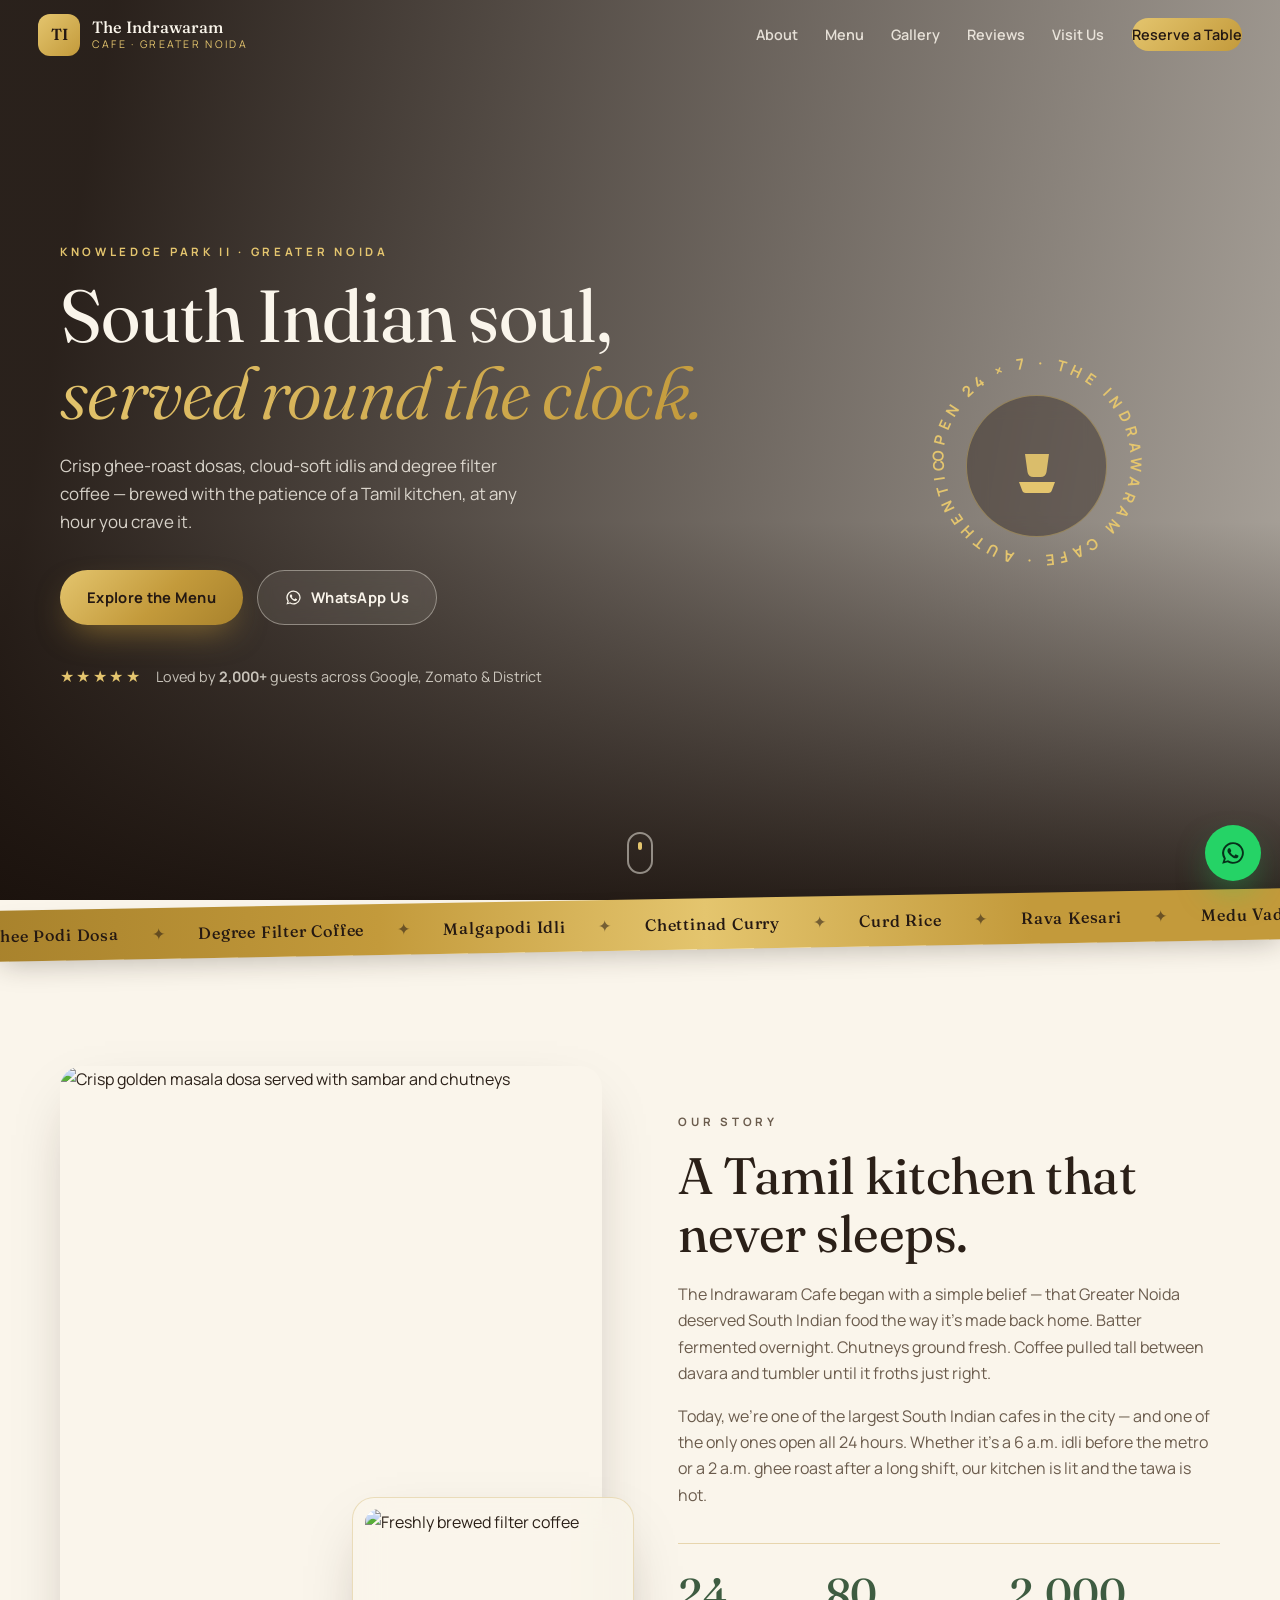
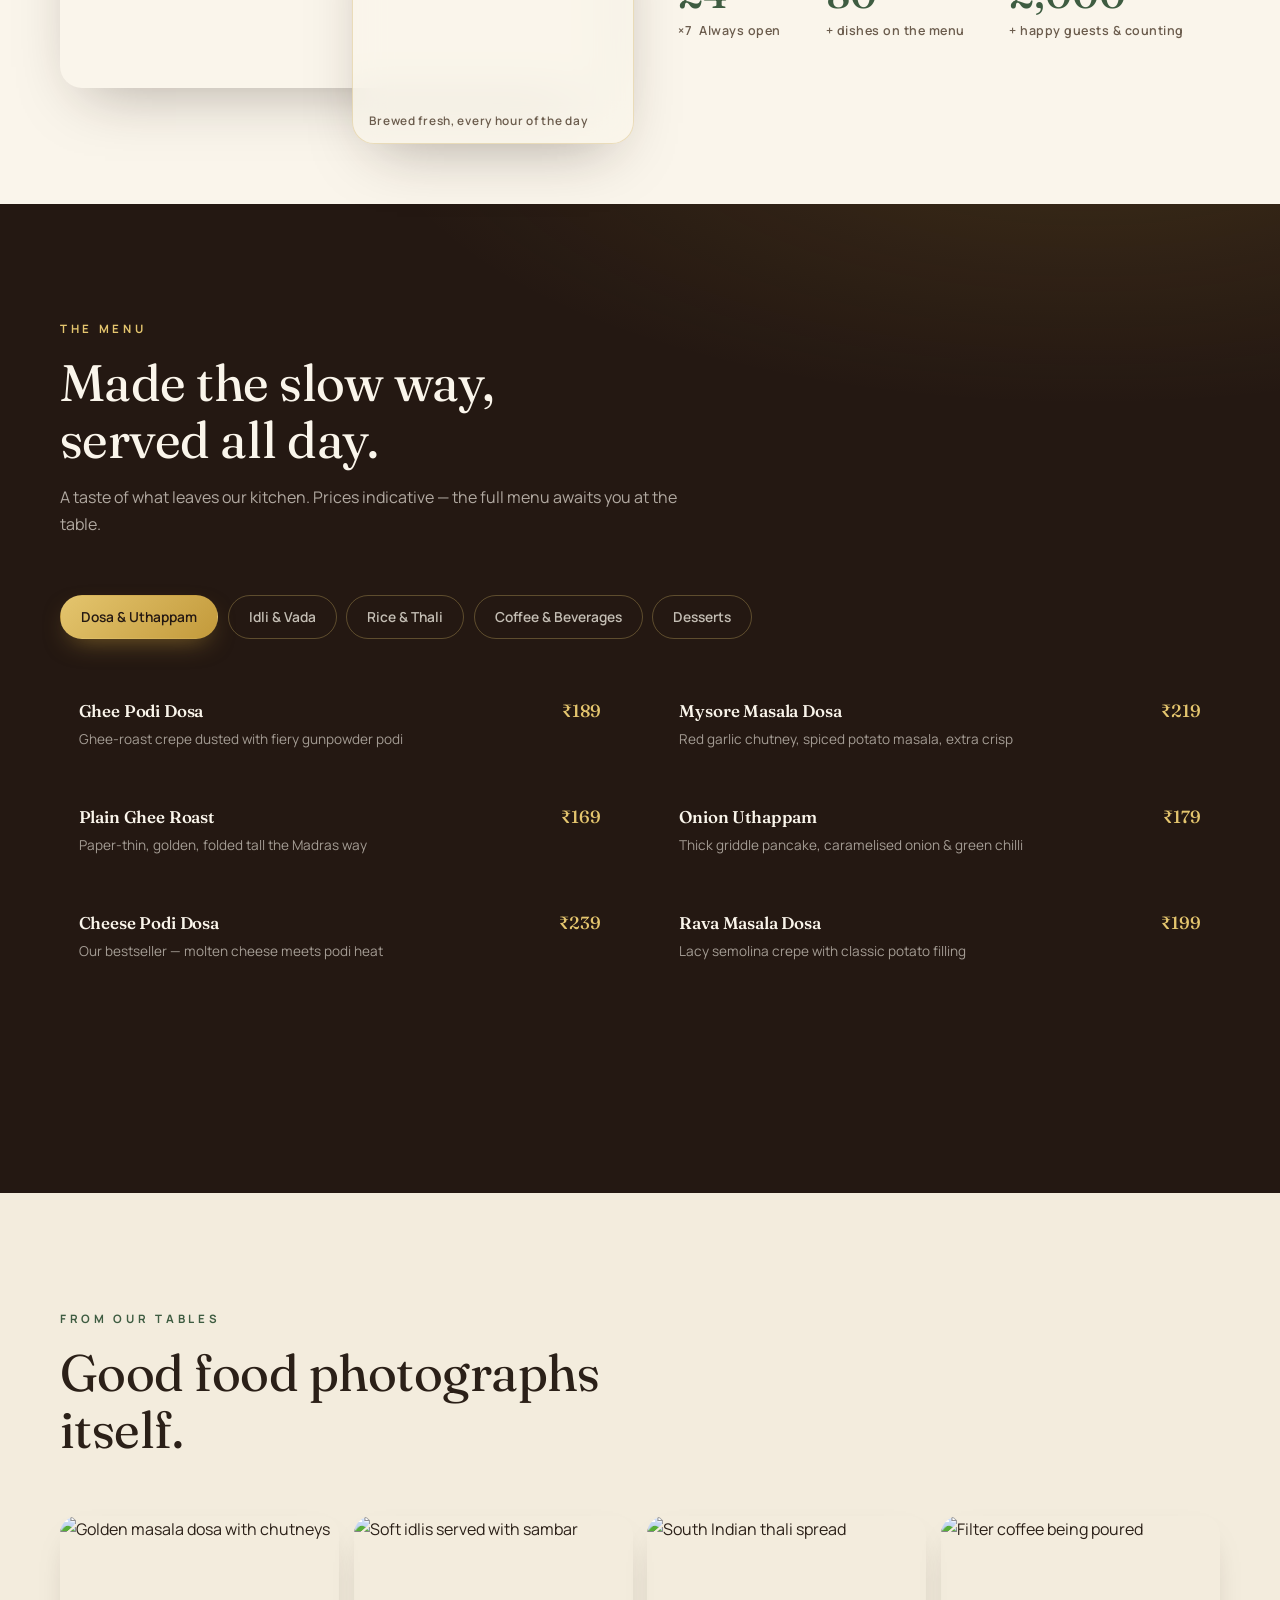
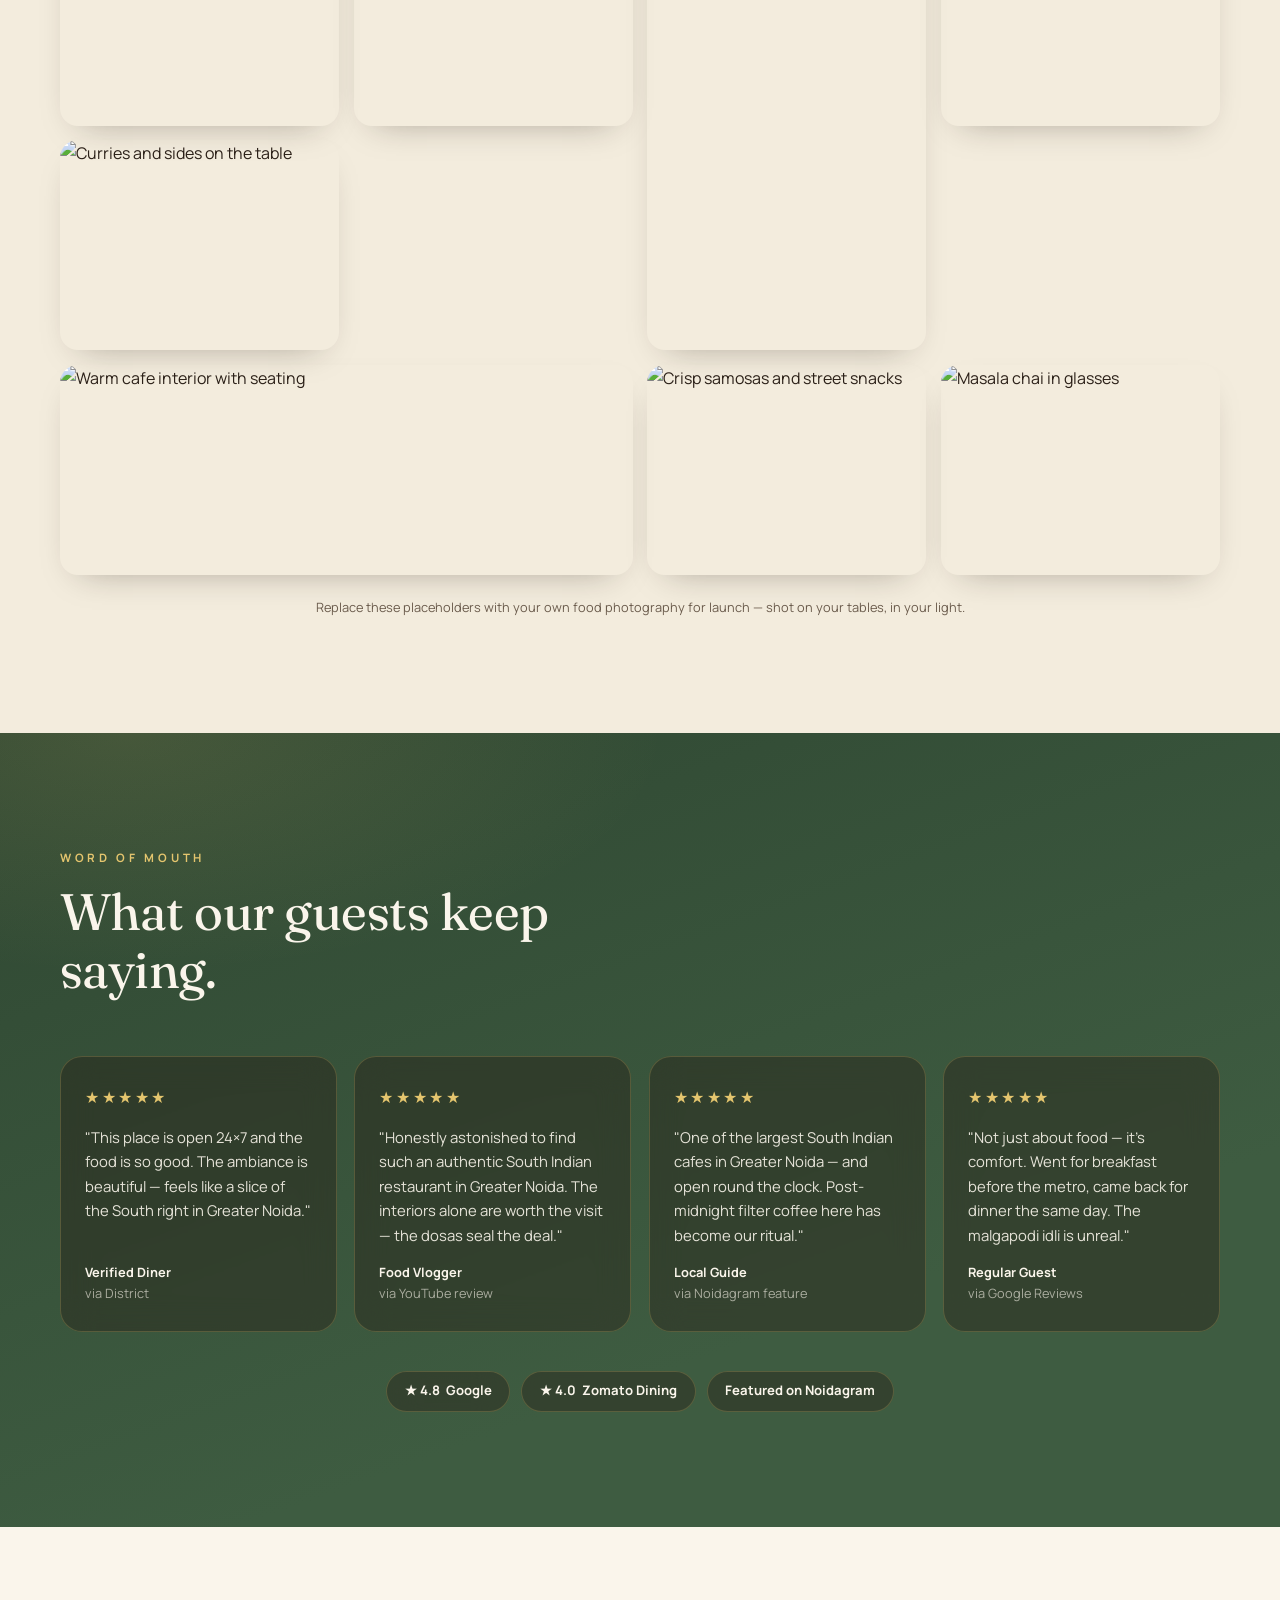
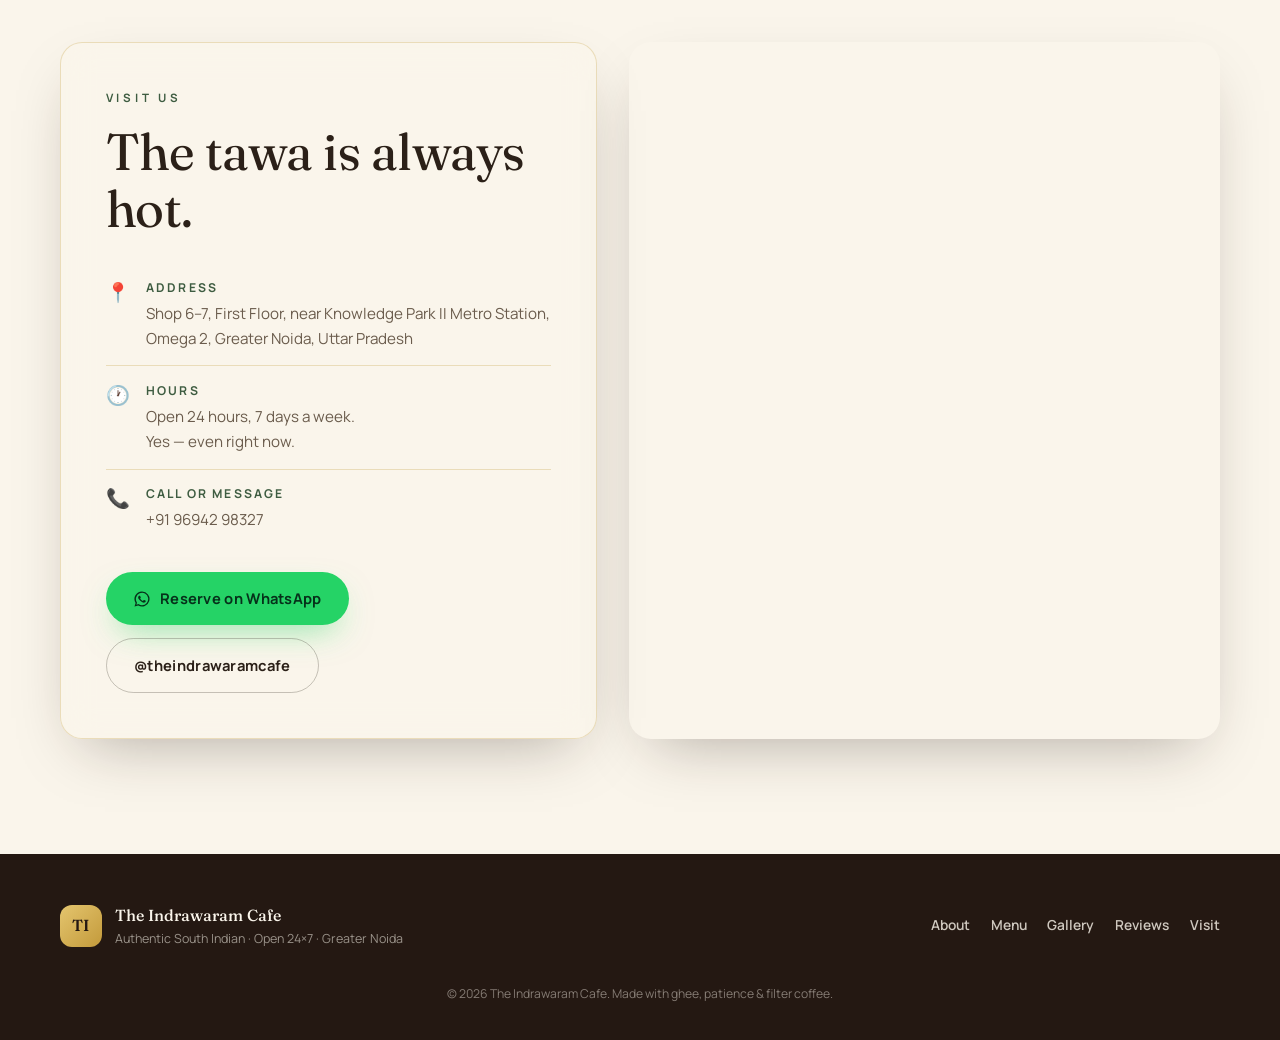
==== index.html @ 9eb4041f "Add files via upload" ====
<!DOCTYPE html>
<html lang="en">
<head>
  <meta charset="UTF-8" />
  <meta name="viewport" content="width=device-width, initial-scale=1.0" />
  <title>The Indrawaram Cafe — Authentic South Indian, Open 24×7 | Greater Noida</title>
  <meta name="description" content="The Indrawaram Cafe — Greater Noida's 24×7 destination for authentic South Indian food. Crisp dosas, soft idlis, filter coffee & Tamil thalis near Knowledge Park II Metro Station." />
  <meta property="og:title" content="The Indrawaram Cafe — Authentic South Indian, Open 24×7" />
  <meta property="og:description" content="Crisp dosas, soft idlis, degree filter coffee & Tamil comfort food. Open round the clock near Knowledge Park II Metro, Greater Noida." />
  <meta property="og:type" content="website" />
  <link rel="preconnect" href="https://fonts.googleapis.com" />
  <link rel="preconnect" href="https://fonts.gstatic.com" crossorigin />
  <link href="https://fonts.googleapis.com/css2?family=Fraunces:opsz,wght@9..144,340;9..144,420;9..144,560&family=Manrope:wght@400;500;600;700&display=swap" rel="stylesheet" />
  <link rel="stylesheet" href="styles.css" />
  <link rel="icon" href="data:image/svg+xml,<svg xmlns='http://www.w3.org/2000/svg' viewBox='0 0 100 100'><text y='.9em' font-size='90'>☕</text></svg>" />
</head>
<body>

  <!-- ============ NAV ============ -->
  <header class="nav" id="nav">
    <div class="nav__inner">
      <a href="#top" class="nav__brand" aria-label="The Indrawaram Cafe — home">
        <span class="nav__brand-mark">TI</span>
        <span class="nav__brand-text">
          <strong>The Indrawaram</strong>
          <em>Cafe · Greater Noida</em>
        </span>
      </a>
      <nav class="nav__links" id="navLinks" aria-label="Primary">
        <a href="#about">About</a>
        <a href="#menu">Menu</a>
        <a href="#gallery">Gallery</a>
        <a href="#reviews">Reviews</a>
        <a href="#visit">Visit Us</a>
        <a class="nav__cta" href="https://wa.me/919694298327?text=Hi%2C%20I%27d%20like%20to%20reserve%20a%20table%20at%20The%20Indrawaram%20Cafe" target="_blank" rel="noopener">Reserve a Table</a>
      </nav>
      <button class="nav__burger" id="navBurger" aria-label="Open menu" aria-expanded="false">
        <span></span><span></span><span></span>
      </button>
    </div>
  </header>

  <main id="top">

    <!-- ============ HERO ============ -->
    <section class="hero">
      <div class="hero__bg" aria-hidden="true"></div>
      <div class="hero__veil" aria-hidden="true"></div>

      <div class="hero__inner">
        <div class="hero__copy">
          <p class="eyebrow eyebrow--light reveal">Knowledge Park II · Greater Noida</p>
          <h1 class="hero__title reveal">South Indian soul,<br /><span>served round the clock.</span></h1>
          <p class="hero__sub reveal">Crisp ghee-roast dosas, cloud-soft idlis and degree filter coffee — brewed with the patience of a Tamil kitchen, at any hour you crave it.</p>
          <div class="hero__actions reveal">
            <a href="#menu" class="btn btn--brass">Explore the Menu</a>
            <a href="https://wa.me/919694298327" target="_blank" rel="noopener" class="btn btn--ghost">
              <svg viewBox="0 0 24 24" width="17" height="17" fill="currentColor" aria-hidden="true"><path d="M12 2a10 10 0 0 0-8.5 15.3L2 22l4.9-1.4A10 10 0 1 0 12 2Zm0 18.2a8.2 8.2 0 0 1-4.2-1.2l-.3-.2-2.9.8.8-2.8-.2-.3A8.2 8.2 0 1 1 12 20.2Zm4.6-6.1c-.3-.1-1.5-.7-1.7-.8-.2-.1-.4-.1-.6.1-.2.3-.7.8-.8 1-.1.2-.3.2-.5.1a6.7 6.7 0 0 1-3.3-2.9c-.3-.4.2-.4.6-1.3.1-.2 0-.4 0-.5l-.8-1.8c-.2-.5-.4-.4-.6-.4h-.5c-.2 0-.5.1-.7.3-.9.9-1.2 2.2-.3 3.9a11.6 11.6 0 0 0 4.5 4.3c1.7.8 2.4.9 3.2.7.5-.1 1.5-.6 1.7-1.2.2-.6.2-1.1.1-1.2-.1-.2-.3-.2-.6-.3Z"/></svg>
              WhatsApp Us
            </a>
          </div>
          <div class="hero__proof reveal">
            <div class="hero__stars" aria-label="Rated 4.8 out of 5">★★★★★</div>
            <p>Loved by <strong>2,000+</strong> guests across Google, Zomato &amp; District</p>
          </div>
        </div>

        <!-- Signature: rotating 24x7 brass seal -->
        <div class="hero__seal reveal" aria-hidden="true">
          <svg class="seal__ring" viewBox="0 0 200 200">
            <defs>
              <path id="sealPath" d="M100,100 m-78,0 a78,78 0 1,1 156,0 a78,78 0 1,1 -156,0" />
            </defs>
            <text>
              <textPath href="#sealPath">OPEN 24 × 7 · THE INDRAWARAM CAFE · AUTHENTIC SOUTH INDIAN ·</textPath>
            </text>
          </svg>
          <div class="seal__core">
            <svg viewBox="0 0 64 64" class="seal__tumbler">
              <g class="steam">
                <path d="M26 14c-2-3 2-5 0-8" fill="none" stroke="currentColor" stroke-width="2" stroke-linecap="round"/>
                <path d="M32 13c-2-3 2-5 0-8" fill="none" stroke="currentColor" stroke-width="2" stroke-linecap="round"/>
                <path d="M38 14c-2-3 2-5 0-8" fill="none" stroke="currentColor" stroke-width="2" stroke-linecap="round"/>
              </g>
              <path d="M20 20h24l-2.5 18a6 6 0 0 1-6 5h-7a6 6 0 0 1-6-5L20 20Z" fill="currentColor" opacity=".92"/>
              <path d="M14 48h36l-3 8a4 4 0 0 1-3.8 3H20.8A4 4 0 0 1 17 56l-3-8Z" fill="currentColor"/>
            </svg>
          </div>
        </div>
      </div>

      <a href="#ribbon" class="hero__scroll" aria-label="Scroll to content"><span></span></a>
    </section>

    <!-- ============ RIBBON ============ -->
    <div class="ribbon" id="ribbon" aria-hidden="true">
      <div class="ribbon__track">
        <span>Ghee Podi Dosa</span><i>✦</i><span>Degree Filter Coffee</span><i>✦</i><span>Malgapodi Idli</span><i>✦</i><span>Chettinad Curry</span><i>✦</i><span>Curd Rice</span><i>✦</i><span>Rava Kesari</span><i>✦</i><span>Medu Vada</span><i>✦</i><span>Mysore Masala</span><i>✦</i>
        <span>Ghee Podi Dosa</span><i>✦</i><span>Degree Filter Coffee</span><i>✦</i><span>Malgapodi Idli</span><i>✦</i><span>Chettinad Curry</span><i>✦</i><span>Curd Rice</span><i>✦</i><span>Rava Kesari</span><i>✦</i><span>Medu Vada</span><i>✦</i><span>Mysore Masala</span><i>✦</i>
      </div>
    </div>

    <!-- ============ ABOUT ============ -->
    <section class="about section" id="about">
      <div class="container about__grid">
        <div class="about__imgs reveal">
          <figure class="about__img about__img--main">
            <img src="https://images.unsplash.com/photo-1630383249896-424e482df921?auto=format&fit=crop&w=900&q=70" alt="Crisp golden masala dosa served with sambar and chutneys" loading="lazy" />
          </figure>
          <figure class="about__img about__img--float glass">
            <img src="https://images.unsplash.com/photo-1495474472287-4d71bcdd2085?auto=format&fit=crop&w=600&q=70" alt="Freshly brewed filter coffee" loading="lazy" />
            <figcaption>Brewed fresh, every hour of the day</figcaption>
          </figure>
        </div>

        <div class="about__copy">
          <p class="eyebrow reveal">Our Story</p>
          <h2 class="reveal">A Tamil kitchen that<br />never sleeps.</h2>
          <p class="reveal">The Indrawaram Cafe began with a simple belief — that Greater Noida deserved South Indian food the way it's made back home. Batter fermented overnight. Chutneys ground fresh. Coffee pulled tall between davara and tumbler until it froths just right.</p>
          <p class="reveal">Today, we're one of the largest South Indian cafes in the city — and one of the only ones open all 24 hours. Whether it's a 6 a.m. idli before the metro or a 2 a.m. ghee roast after a long shift, our kitchen is lit and the tawa is hot.</p>
          <ul class="about__stats reveal">
            <li><strong data-count="24">0</strong><span>×7 &nbsp;Always open</span></li>
            <li><strong data-count="80">0</strong><span>+ dishes on the menu</span></li>
            <li><strong data-count="2000">0</strong><span>+ happy guests &amp; counting</span></li>
          </ul>
        </div>
      </div>
    </section>

    <!-- ============ MENU ============ -->
    <section class="menu section section--dark" id="menu">
      <div class="container">
        <div class="section__head">
          <p class="eyebrow eyebrow--light reveal">The Menu</p>
          <h2 class="reveal">Made the slow way,<br />served all day.</h2>
          <p class="section__lede reveal">A taste of what leaves our kitchen. Prices indicative — the full menu awaits you at the table.</p>
        </div>

        <div class="menu__tabs reveal" role="tablist" aria-label="Menu categories">
          <button class="menu__tab is-active" role="tab" aria-selected="true" data-tab="dosa">Dosa &amp; Uthappam</button>
          <button class="menu__tab" role="tab" aria-selected="false" data-tab="idli">Idli &amp; Vada</button>
          <button class="menu__tab" role="tab" aria-selected="false" data-tab="rice">Rice &amp; Thali</button>
          <button class="menu__tab" role="tab" aria-selected="false" data-tab="coffee">Coffee &amp; Beverages</button>
          <button class="menu__tab" role="tab" aria-selected="false" data-tab="sweet">Desserts</button>
        </div>

        <div class="menu__panels reveal">
          <div class="menu__panel is-active" data-panel="dosa" role="tabpanel">
            <div class="menu__item"><div><h3>Ghee Podi Dosa</h3><p>Ghee-roast crepe dusted with fiery gunpowder podi</p></div><span>₹189</span></div>
            <div class="menu__item"><div><h3>Mysore Masala Dosa</h3><p>Red garlic chutney, spiced potato masala, extra crisp</p></div><span>₹219</span></div>
            <div class="menu__item"><div><h3>Plain Ghee Roast</h3><p>Paper-thin, golden, folded tall the Madras way</p></div><span>₹169</span></div>
            <div class="menu__item"><div><h3>Onion Uthappam</h3><p>Thick griddle pancake, caramelised onion &amp; green chilli</p></div><span>₹179</span></div>
            <div class="menu__item"><div><h3>Cheese Podi Dosa</h3><p>Our bestseller — molten cheese meets podi heat</p></div><span>₹239</span></div>
            <div class="menu__item"><div><h3>Rava Masala Dosa</h3><p>Lacy semolina crepe with classic potato filling</p></div><span>₹199</span></div>
          </div>

          <div class="menu__panel" data-panel="idli" role="tabpanel">
            <div class="menu__item"><div><h3>Malgapodi Idli</h3><p>Steamed idlis tossed in ghee &amp; gunpowder spice</p></div><span>₹149</span></div>
            <div class="menu__item"><div><h3>Classic Idli Sambar (2 pc)</h3><p>Cloud-soft idlis, drumstick sambar, three chutneys</p></div><span>₹119</span></div>
            <div class="menu__item"><div><h3>Medu Vada (2 pc)</h3><p>Crisp outside, fluffy inside, curry-leaf perfume</p></div><span>₹129</span></div>
            <div class="menu__item"><div><h3>Sambar Vada</h3><p>Vadas soaked in hot sambar, onion &amp; coriander</p></div><span>₹149</span></div>
            <div class="menu__item"><div><h3>Mini Ghee Idli (8 pc)</h3><p>Button idlis glossed in ghee, served with podi</p></div><span>₹159</span></div>
            <div class="menu__item"><div><h3>Rava Idli</h3><p>Karnataka-style semolina idli with cashew &amp; curry leaf</p></div><span>₹139</span></div>
          </div>

          <div class="menu__panel" data-panel="rice" role="tabpanel">
            <div class="menu__item"><div><h3>South Indian Thali</h3><p>Rice, sambar, rasam, poriyal, curd, appalam &amp; sweet</p></div><span>₹299</span></div>
            <div class="menu__item"><div><h3>Curd Rice</h3><p>Tempered thayir sadam with pomegranate &amp; curry leaf</p></div><span>₹159</span></div>
            <div class="menu__item"><div><h3>Lemon Rice</h3><p>Bright, peanutty, laced with mustard &amp; turmeric</p></div><span>₹149</span></div>
            <div class="menu__item"><div><h3>Chettinad Veg Curry</h3><p>Slow-roasted spice paste, best with ghee rice</p></div><span>₹249</span></div>
            <div class="menu__item"><div><h3>Bisi Bele Bath</h3><p>Karnataka's spiced lentil-rice comfort in a bowl</p></div><span>₹189</span></div>
            <div class="menu__item"><div><h3>Ghee Rice &amp; Kurma</h3><p>Fragrant ghee rice with vegetable korma</p></div><span>₹219</span></div>
          </div>

          <div class="menu__panel" data-panel="coffee" role="tabpanel">
            <div class="menu__item"><div><h3>Degree Filter Coffee</h3><p>Pulled tall between davara &amp; tumbler — our signature</p></div><span>₹89</span></div>
            <div class="menu__item"><div><h3>Sukku Coffee</h3><p>Dry-ginger &amp; palm jaggery brew, an old Tamil remedy</p></div><span>₹99</span></div>
            <div class="menu__item"><div><h3>Masala Chai</h3><p>Slow-simmered with crushed ginger &amp; cardamom</p></div><span>₹69</span></div>
            <div class="menu__item"><div><h3>Cold Filter Coffee</h3><p>Our filter decoction over ice &amp; frothed milk</p></div><span>₹129</span></div>
            <div class="menu__item"><div><h3>Fresh Lime Soda</h3><p>Sweet, salted or mixed — made to order</p></div><span>₹79</span></div>
            <div class="menu__item"><div><h3>Badam Milk</h3><p>Saffron-almond milk, served warm or chilled</p></div><span>₹119</span></div>
          </div>

          <div class="menu__panel" data-panel="sweet" role="tabpanel">
            <div class="menu__item"><div><h3>Rava Kesari</h3><p>Saffron semolina halwa with ghee-fried cashews</p></div><span>₹109</span></div>
            <div class="menu__item"><div><h3>Mysore Pak</h3><p>Melt-in-the-mouth gram flour &amp; ghee classic</p></div><span>₹99</span></div>
            <div class="menu__item"><div><h3>Payasam of the Day</h3><p>Ask your server — vermicelli, moong dal or paal</p></div><span>₹119</span></div>
            <div class="menu__item"><div><h3>Filter Coffee Tres Leches</h3><p>Our cafe twist — decoction-soaked milk cake</p></div><span>₹179</span></div>
            <div class="menu__item"><div><h3>Elaneer Payasam</h3><p>Tender coconut pudding, light &amp; chilled</p></div><span>₹149</span></div>
            <div class="menu__item"><div><h3>Gulab Jamun (2 pc)</h3><p>Warm, rose-scented, made in-house</p></div><span>₹89</span></div>
          </div>
        </div>

        <div class="menu__cta reveal">
          <a class="btn btn--brass" href="https://wa.me/919694298327?text=Hi%2C%20could%20you%20share%20the%20full%20menu%3F" target="_blank" rel="noopener">Get the Full Menu on WhatsApp</a>
        </div>
      </div>
    </section>

    <!-- ============ GALLERY ============ -->
    <section class="gallery section" id="gallery">
      <div class="container">
        <div class="section__head">
          <p class="eyebrow reveal">From Our Tables</p>
          <h2 class="reveal">Good food photographs itself.</h2>
        </div>
        <div class="gallery__grid">
          <figure class="gallery__item reveal"><img src="https://images.unsplash.com/photo-1630383249896-424e482df921?auto=format&fit=crop&w=800&q=70" alt="Golden masala dosa with chutneys" loading="lazy" /><figcaption>Ghee roast, folded tall</figcaption></figure>
          <figure class="gallery__item reveal"><img src="https://images.unsplash.com/photo-1589301760014-d929f3979dbc?auto=format&fit=crop&w=800&q=70" alt="Soft idlis served with sambar" loading="lazy" /><figcaption>Idlis, soft as clouds</figcaption></figure>
          <figure class="gallery__item gallery__item--tall reveal"><img src="https://images.unsplash.com/photo-1546833999-b9f581a1996d?auto=format&fit=crop&w=800&q=70" alt="South Indian thali spread" loading="lazy" /><figcaption>The full thali spread</figcaption></figure>
          <figure class="gallery__item reveal"><img src="https://images.unsplash.com/photo-1495474472287-4d71bcdd2085?auto=format&fit=crop&w=800&q=70" alt="Filter coffee being poured" loading="lazy" /><figcaption>Degree coffee, pulled tall</figcaption></figure>
          <figure class="gallery__item reveal"><img src="https://images.unsplash.com/photo-1567337710282-00832b415979?auto=format&fit=crop&w=800&q=70" alt="Curries and sides on the table" loading="lazy" /><figcaption>Chettinad on the stove</figcaption></figure>
          <figure class="gallery__item gallery__item--wide reveal"><img src="https://images.unsplash.com/photo-1554118811-1e0d58224f24?auto=format&fit=crop&w=1200&q=70" alt="Warm cafe interior with seating" loading="lazy" /><figcaption>Pull up a chair — we're open</figcaption></figure>
          <figure class="gallery__item reveal"><img src="https://images.unsplash.com/photo-1601050690597-df0568f70950?auto=format&fit=crop&w=800&q=70" alt="Crisp samosas and street snacks" loading="lazy" /><figcaption>Evening chaat hour</figcaption></figure>
          <figure class="gallery__item reveal"><img src="https://images.unsplash.com/photo-1571934811356-5cc061b6821f?auto=format&fit=crop&w=800&q=70" alt="Masala chai in glasses" loading="lazy" /><figcaption>Chai for the night owls</figcaption></figure>
        </div>
        <p class="gallery__note reveal">Replace these placeholders with your own food photography for launch — shot on your tables, in your light.</p>
      </div>
    </section>

    <!-- ============ REVIEWS ============ -->
    <section class="reviews section section--leaf" id="reviews">
      <div class="container">
        <div class="section__head">
          <p class="eyebrow eyebrow--light reveal">Word of Mouth</p>
          <h2 class="reveal">What our guests keep saying.</h2>
        </div>

        <div class="reviews__track reveal" id="reviewsTrack">
          <blockquote class="review glass-dark">
            <div class="review__stars">★★★★★</div>
            <p>"This place is open 24×7 and the food is so good. The ambiance is beautiful — feels like a slice of the South right in Greater Noida."</p>
            <footer><strong>Verified Diner</strong><span>via District</span></footer>
          </blockquote>
          <blockquote class="review glass-dark">
            <div class="review__stars">★★★★★</div>
            <p>"Honestly astonished to find such an authentic South Indian restaurant in Greater Noida. The interiors alone are worth the visit — the dosas seal the deal."</p>
            <footer><strong>Food Vlogger</strong><span>via YouTube review</span></footer>
          </blockquote>
          <blockquote class="review glass-dark">
            <div class="review__stars">★★★★★</div>
            <p>"One of the largest South Indian cafes in Greater Noida — and open round the clock. Post-midnight filter coffee here has become our ritual."</p>
            <footer><strong>Local Guide</strong><span>via Noidagram feature</span></footer>
          </blockquote>
          <blockquote class="review glass-dark">
            <div class="review__stars">★★★★★</div>
            <p>"Not just about food — it's comfort. Went for breakfast before the metro, came back for dinner the same day. The malgapodi idli is unreal."</p>
            <footer><strong>Regular Guest</strong><span>via Google Reviews</span></footer>
          </blockquote>
        </div>

        <div class="reviews__dots reveal" id="reviewsDots" role="tablist" aria-label="Review pages"></div>

        <div class="reviews__badges reveal">
          <span class="badge glass-dark">★ 4.8 &nbsp;Google</span>
          <span class="badge glass-dark">★ 4.0 &nbsp;Zomato Dining</span>
          <span class="badge glass-dark">Featured on Noidagram</span>
        </div>
      </div>
    </section>

    <!-- ============ VISIT / CONTACT ============ -->
    <section class="visit section" id="visit">
      <div class="container visit__grid">
        <div class="visit__info glass reveal">
          <p class="eyebrow">Visit Us</p>
          <h2>The tawa is always hot.</h2>

          <div class="visit__row">
            <span class="visit__icon" aria-hidden="true">📍</span>
            <div>
              <h3>Address</h3>
              <p>Shop 6–7, First Floor, near Knowledge Park II Metro Station,<br />Omega 2, Greater Noida, Uttar Pradesh</p>
            </div>
          </div>
          <div class="visit__row">
            <span class="visit__icon" aria-hidden="true">🕐</span>
            <div>
              <h3>Hours</h3>
              <p>Open 24 hours, 7 days a week.<br />Yes — even right now.</p>
            </div>
          </div>
          <div class="visit__row">
            <span class="visit__icon" aria-hidden="true">📞</span>
            <div>
              <h3>Call or Message</h3>
              <p><a href="tel:+919694298327">+91 96942 98327</a></p>
            </div>
          </div>

          <div class="visit__actions">
            <a class="btn btn--wa" href="https://wa.me/919694298327?text=Hi%2C%20I%27d%20like%20to%20reserve%20a%20table%20at%20The%20Indrawaram%20Cafe" target="_blank" rel="noopener">
              <svg viewBox="0 0 24 24" width="18" height="18" fill="currentColor" aria-hidden="true"><path d="M12 2a10 10 0 0 0-8.5 15.3L2 22l4.9-1.4A10 10 0 1 0 12 2Zm0 18.2a8.2 8.2 0 0 1-4.2-1.2l-.3-.2-2.9.8.8-2.8-.2-.3A8.2 8.2 0 1 1 12 20.2Zm4.6-6.1c-.3-.1-1.5-.7-1.7-.8-.2-.1-.4-.1-.6.1-.2.3-.7.8-.8 1-.1.2-.3.2-.5.1a6.7 6.7 0 0 1-3.3-2.9c-.3-.4.2-.4.6-1.3.1-.2 0-.4 0-.5l-.8-1.8c-.2-.5-.4-.4-.6-.4h-.5c-.2 0-.5.1-.7.3-.9.9-1.2 2.2-.3 3.9a11.6 11.6 0 0 0 4.5 4.3c1.7.8 2.4.9 3.2.7.5-.1 1.5-.6 1.7-1.2.2-.6.2-1.1.1-1.2-.1-.2-.3-.2-.6-.3Z"/></svg>
              Reserve on WhatsApp
            </a>
            <a class="btn btn--ghost-dark" href="https://www.instagram.com/theindrawaramcafe" target="_blank" rel="noopener">@theindrawaramcafe</a>
          </div>
        </div>

        <div class="visit__map reveal">
          <iframe
            title="Map — The Indrawaram Cafe, Knowledge Park II, Greater Noida"
            src="https://www.google.com/maps?q=The+Indrawaram+Cafe,+Knowledge+Park+II,+Greater+Noida&output=embed"
            loading="lazy"
            referrerpolicy="no-referrer-when-downgrade"
            allowfullscreen></iframe>
        </div>
      </div>
    </section>

  </main>

  <!-- ============ FOOTER ============ -->
  <footer class="footer">
    <div class="container footer__inner">
      <div class="footer__brand">
        <span class="nav__brand-mark">TI</span>
        <div>
          <strong>The Indrawaram Cafe</strong>
          <p>Authentic South Indian · Open 24×7 · Greater Noida</p>
        </div>
      </div>
      <nav class="footer__links" aria-label="Footer">
        <a href="#about">About</a>
        <a href="#menu">Menu</a>
        <a href="#gallery">Gallery</a>
        <a href="#reviews">Reviews</a>
        <a href="#visit">Visit</a>
      </nav>
      <p class="footer__note">© <span id="year"></span> The Indrawaram Cafe. Made with ghee, patience &amp; filter coffee.</p>
    </div>
  </footer>

  <!-- Floating WhatsApp -->
  <a class="wa-float" href="https://wa.me/919694298327" target="_blank" rel="noopener" aria-label="Chat with us on WhatsApp">
    <svg viewBox="0 0 24 24" width="26" height="26" fill="currentColor" aria-hidden="true"><path d="M12 2a10 10 0 0 0-8.5 15.3L2 22l4.9-1.4A10 10 0 1 0 12 2Zm0 18.2a8.2 8.2 0 0 1-4.2-1.2l-.3-.2-2.9.8.8-2.8-.2-.3A8.2 8.2 0 1 1 12 20.2Zm4.6-6.1c-.3-.1-1.5-.7-1.7-.8-.2-.1-.4-.1-.6.1-.2.3-.7.8-.8 1-.1.2-.3.2-.5.1a6.7 6.7 0 0 1-3.3-2.9c-.3-.4.2-.4.6-1.3.1-.2 0-.4 0-.5l-.8-1.8c-.2-.5-.4-.4-.6-.4h-.5c-.2 0-.5.1-.7.3-.9.9-1.2 2.2-.3 3.9a11.6 11.6 0 0 0 4.5 4.3c1.7.8 2.4.9 3.2.7.5-.1 1.5-.6 1.7-1.2.2-.6.2-1.1.1-1.2-.1-.2-.3-.2-.6-.3Z"/></svg>
  </a>

  <script src="script.js" defer></script>
</body>
</html>
---- styles.css ----
/* ==========================================================
   THE INDRAWARAM CAFE — design system
   Palette:
     espresso  #241812  deep roasted brown
     bark      #33241B  card brown
     cream     #FAF5EB  warm paper
     brass     #C39A3B  tumbler gold
     brasslt   #E4C56E  gold highlight
     leaf      #3E5C41  banana-leaf green
     ink       #2B2018  text on cream
   Type: Fraunces (display) / Manrope (body & utility)
   ========================================================== */

:root {
  --espresso: #241812;
  --bark: #33241b;
  --cream: #faf5eb;
  --cream-2: #f3ecdd;
  --brass: #c39a3b;
  --brass-lt: #e4c56e;
  --leaf: #3e5c41;
  --leaf-dk: #2f4732;
  --ink: #2b2018;
  --ink-soft: #6b5c4d;
  --wa: #25d366;
  --radius: 22px;
  --shadow: 0 24px 60px -24px rgba(36, 24, 18, 0.35);
  --ease: cubic-bezier(0.22, 1, 0.36, 1);
  --font-display: "Fraunces", Georgia, serif;
  --font-body: "Manrope", -apple-system, sans-serif;
}

* { margin: 0; padding: 0; box-sizing: border-box; }

html { scroll-behavior: smooth; }

body {
  font-family: var(--font-body);
  background: var(--cream);
  color: var(--ink);
  line-height: 1.65;
  -webkit-font-smoothing: antialiased;
  overflow-x: hidden;
}

img { display: block; max-width: 100%; }
a { color: inherit; text-decoration: none; }
button { font: inherit; cursor: pointer; }

.container { width: min(1160px, 92%); margin-inline: auto; }
.section { padding: clamp(4.5rem, 9vw, 7.5rem) 0; }

/* ---------- typography ---------- */
h1, h2, h3 { font-family: var(--font-display); font-weight: 420; letter-spacing: -0.01em; }
h2 { font-size: clamp(2rem, 4.6vw, 3.2rem); line-height: 1.12; }
h3 { font-size: 1.06rem; font-weight: 560; }

.eyebrow {
  font-size: 0.72rem;
  font-weight: 700;
  letter-spacing: 0.32em;
  text-transform: uppercase;
  color: var(--leaf);
  margin-bottom: 1rem;
}
.eyebrow--light { color: var(--brass-lt); }

.section__head { max-width: 620px; margin-bottom: clamp(2.2rem, 5vw, 3.6rem); }
.section__lede { margin-top: 1rem; color: var(--ink-soft); }
.section--dark .section__lede { color: rgba(250, 245, 235, 0.66); }

/* ---------- glass ---------- */
.glass {
  background: rgba(250, 245, 235, 0.72);
  backdrop-filter: blur(18px);
  -webkit-backdrop-filter: blur(18px);
  border: 1px solid rgba(195, 154, 59, 0.28);
  box-shadow: var(--shadow);
  border-radius: var(--radius);
}
.glass-dark {
  background: rgba(36, 24, 18, 0.36);
  backdrop-filter: blur(16px);
  -webkit-backdrop-filter: blur(16px);
  border: 1px solid rgba(228, 197, 110, 0.22);
  border-radius: var(--radius);
}

/* ---------- buttons ---------- */
.btn {
  display: inline-flex;
  align-items: center;
  gap: 0.55rem;
  padding: 0.9rem 1.7rem;
  border-radius: 999px;
  font-weight: 700;
  font-size: 0.92rem;
  letter-spacing: 0.02em;
  transition: transform 0.35s var(--ease), box-shadow 0.35s var(--ease), background 0.35s;
  will-change: transform;
}
.btn:hover { transform: translateY(-3px); }
.btn:active { transform: translateY(-1px); }
.btn:focus-visible { outline: 3px solid var(--brass); outline-offset: 3px; }

.btn--brass {
  background: linear-gradient(135deg, var(--brass-lt), var(--brass) 55%, #a8822c);
  color: var(--espresso);
  box-shadow: 0 14px 34px -12px rgba(195, 154, 59, 0.65);
}
.btn--brass:hover { box-shadow: 0 20px 44px -12px rgba(195, 154, 59, 0.8); }

.btn--ghost {
  color: var(--cream);
  border: 1px solid rgba(250, 245, 235, 0.4);
  background: rgba(250, 245, 235, 0.08);
  backdrop-filter: blur(8px);
}
.btn--ghost:hover { background: rgba(250, 245, 235, 0.16); border-color: rgba(250, 245, 235, 0.7); }

.btn--ghost-dark {
  color: var(--ink);
  border: 1px solid rgba(43, 32, 24, 0.25);
}
.btn--ghost-dark:hover { border-color: var(--ink); }

.btn--wa {
  background: var(--wa);
  color: #06301a;
  box-shadow: 0 14px 34px -12px rgba(37, 211, 102, 0.55);
}

/* ---------- nav ---------- */
.nav {
  position: fixed;
  inset: 0 0 auto;
  z-index: 100;
  transition: background 0.4s, box-shadow 0.4s, backdrop-filter 0.4s;
}
.nav.is-scrolled {
  background: rgba(36, 24, 18, 0.82);
  backdrop-filter: blur(18px);
  -webkit-backdrop-filter: blur(18px);
  box-shadow: 0 10px 40px -18px rgba(0, 0, 0, 0.6);
}
.nav__inner {
  width: min(1240px, 94%);
  margin-inline: auto;
  display: flex;
  align-items: center;
  justify-content: space-between;
  padding: 0.85rem 0;
}
.nav__brand { display: flex; align-items: center; gap: 0.7rem; color: var(--cream); }
.nav__brand-mark {
  display: grid;
  place-items: center;
  width: 42px; height: 42px;
  border-radius: 12px;
  background: linear-gradient(135deg, var(--brass-lt), var(--brass));
  color: var(--espresso);
  font-family: var(--font-display);
  font-weight: 560;
  font-size: 1rem;
  letter-spacing: 0.02em;
  flex-shrink: 0;
}
.nav__brand-text { display: flex; flex-direction: column; line-height: 1.2; }
.nav__brand-text strong { font-family: var(--font-display); font-weight: 480; font-size: 1.02rem; }
.nav__brand-text em { font-style: normal; font-size: 0.66rem; letter-spacing: 0.22em; text-transform: uppercase; color: var(--brass-lt); }

.nav__links { display: flex; align-items: center; gap: 1.7rem; }
.nav__links a {
  color: rgba(250, 245, 235, 0.85);
  font-size: 0.9rem;
  font-weight: 600;
  position: relative;
  padding: 0.3rem 0;
}
.nav__links a:not(.nav__cta)::after {
  content: "";
  position: absolute;
  left: 0; bottom: 0;
  width: 100%; height: 2px;
  background: var(--brass-lt);
  transform: scaleX(0);
  transform-origin: right;
  transition: transform 0.4s var(--ease);
}
.nav__links a:not(.nav__cta):hover::after { transform: scaleX(1); transform-origin: left; }
.nav__cta {
  background: linear-gradient(135deg, var(--brass-lt), var(--brass));
  color: var(--espresso) !important;
  padding: 0.6rem 1.3rem;
  border-radius: 999px;
  transition: transform 0.3s var(--ease), box-shadow 0.3s;
}
.nav__cta:hover { transform: translateY(-2px); box-shadow: 0 12px 26px -10px rgba(195, 154, 59, 0.7); }

.nav__burger {
  display: none;
  flex-direction: column;
  gap: 5px;
  background: none;
  border: 0;
  padding: 8px;
}
.nav__burger span {
  width: 24px; height: 2px;
  background: var(--cream);
  border-radius: 2px;
  transition: transform 0.35s var(--ease), opacity 0.25s;
}
.nav__burger[aria-expanded="true"] span:nth-child(1) { transform: translateY(7px) rotate(45deg); }
.nav__burger[aria-expanded="true"] span:nth-child(2) { opacity: 0; }
.nav__burger[aria-expanded="true"] span:nth-child(3) { transform: translateY(-7px) rotate(-45deg); }

/* ---------- hero ---------- */
.hero {
  position: relative;
  min-height: 100svh;
  display: flex;
  align-items: center;
  color: var(--cream);
  overflow: hidden;
}
.hero__bg {
  position: absolute; inset: 0;
  background: url("https://images.unsplash.com/photo-1554118811-1e0d58224f24?auto=format&fit=crop&w=1800&q=70") center/cover no-repeat;
  animation: heroDrift 26s var(--ease) infinite alternate;
}
@keyframes heroDrift {
  from { transform: scale(1); }
  to { transform: scale(1.08); }
}
.hero__veil {
  position: absolute; inset: 0;
  background:
    linear-gradient(100deg, rgba(24, 15, 10, 0.92) 8%, rgba(24, 15, 10, 0.68) 46%, rgba(24, 15, 10, 0.35) 100%),
    linear-gradient(to top, rgba(24, 15, 10, 0.85), transparent 42%);
}
.hero__inner {
  position: relative;
  width: min(1160px, 92%);
  margin-inline: auto;
  display: grid;
  grid-template-columns: minmax(0, 1.35fr) minmax(0, 0.65fr);
  align-items: center;
  gap: 2rem;
  padding: 8rem 0 6rem;
}
.hero__title {
  font-size: clamp(2.6rem, 6.4vw, 4.6rem);
  line-height: 1.05;
  font-weight: 420;
}
.hero__title span {
  font-style: italic;
  font-weight: 340;
  background: linear-gradient(120deg, var(--brass-lt), var(--brass));
  -webkit-background-clip: text;
  background-clip: text;
  color: transparent;
}
.hero__sub {
  max-width: 480px;
  margin-top: 1.3rem;
  font-size: 1.06rem;
  color: rgba(250, 245, 235, 0.82);
}
.hero__actions { display: flex; flex-wrap: wrap; gap: 0.9rem; margin-top: 2.1rem; }
.hero__proof { display: flex; align-items: center; gap: 0.9rem; margin-top: 2.4rem; font-size: 0.9rem; color: rgba(250, 245, 235, 0.75); }
.hero__stars { color: var(--brass-lt); letter-spacing: 0.15em; font-size: 1rem; }

/* signature: rotating brass seal */
.hero__seal {
  position: relative;
  width: min(240px, 52vw);
  aspect-ratio: 1;
  margin-inline: auto;
}
.seal__ring { width: 100%; height: 100%; animation: spin 28s linear infinite; }
.seal__ring text {
  font-family: var(--font-body);
  font-size: 12.5px;
  font-weight: 700;
  letter-spacing: 0.34em;
  fill: var(--brass-lt);
}
@keyframes spin { to { transform: rotate(360deg); } }
.seal__core {
  position: absolute; inset: 0;
  display: grid;
  place-items: center;
}
.seal__core::before {
  content: "";
  position: absolute;
  width: 58%; aspect-ratio: 1;
  border-radius: 50%;
  border: 1px solid rgba(228, 197, 110, 0.4);
  background: rgba(36, 24, 18, 0.4);
  backdrop-filter: blur(10px);
}
.seal__tumbler { position: relative; width: 64px; color: var(--brass-lt); }
.steam path { animation: steam 2.6s ease-in-out infinite; opacity: 0; }
.steam path:nth-child(2) { animation-delay: 0.5s; }
.steam path:nth-child(3) { animation-delay: 1s; }
@keyframes steam {
  0% { opacity: 0; transform: translateY(3px); }
  40% { opacity: 0.9; }
  100% { opacity: 0; transform: translateY(-4px); }
}

.hero__scroll {
  position: absolute;
  left: 50%; bottom: 1.6rem;
  transform: translateX(-50%);
  width: 26px; height: 42px;
  border: 2px solid rgba(250, 245, 235, 0.5);
  border-radius: 999px;
}
.hero__scroll span {
  position: absolute;
  left: 50%; top: 8px;
  width: 4px; height: 8px;
  margin-left: -2px;
  border-radius: 4px;
  background: var(--brass-lt);
  animation: scrollHint 1.8s ease-in-out infinite;
}
@keyframes scrollHint {
  0% { transform: translateY(0); opacity: 1; }
  70% { transform: translateY(12px); opacity: 0; }
  100% { opacity: 0; }
}

/* ---------- ribbon ---------- */
.ribbon {
  background: linear-gradient(90deg, #a8822c, var(--brass) 30%, var(--brass-lt) 55%, var(--brass) 80%);
  color: var(--espresso);
  overflow: hidden;
  padding: 0.75rem 0;
  transform: rotate(-1deg) scale(1.02);
  box-shadow: 0 12px 30px -14px rgba(36, 24, 18, 0.4);
  position: relative;
  z-index: 2;
}
.ribbon__track {
  display: flex;
  gap: 2rem;
  width: max-content;
  animation: marquee 32s linear infinite;
  font-family: var(--font-display);
  font-size: 1rem;
  font-weight: 480;
  letter-spacing: 0.04em;
  white-space: nowrap;
}
.ribbon__track i { font-style: normal; opacity: 0.55; }
@keyframes marquee { to { transform: translateX(-50%); } }

/* ---------- about ---------- */
.about { background: var(--cream); }
.about__grid {
  display: grid;
  grid-template-columns: minmax(0, 1fr) minmax(0, 1fr);
  gap: clamp(2.5rem, 6vw, 5rem);
  align-items: center;
}
.about__imgs { position: relative; }
.about__img--main {
  border-radius: var(--radius);
  overflow: hidden;
  box-shadow: var(--shadow);
}
.about__img--main img { aspect-ratio: 4/4.6; object-fit: cover; transition: transform 0.9s var(--ease); }
.about__imgs:hover .about__img--main img { transform: scale(1.045); }
.about__img--float {
  position: absolute;
  right: -6%;
  bottom: -9%;
  width: 52%;
  overflow: hidden;
  padding: 0.7rem;
}
.about__img--float img { border-radius: calc(var(--radius) - 8px); aspect-ratio: 4/3; object-fit: cover; }
.about__img--float figcaption {
  font-size: 0.74rem;
  font-weight: 600;
  letter-spacing: 0.06em;
  padding: 0.55rem 0.3rem 0.1rem;
  color: var(--ink-soft);
}
.about__copy h2 { margin-bottom: 1.2rem; }
.about__copy p + p { margin-top: 1rem; }
.about__copy p { color: var(--ink-soft); }
.about__stats {
  display: flex;
  gap: clamp(1.4rem, 4vw, 2.8rem);
  list-style: none;
  margin-top: 2.2rem;
  padding-top: 1.8rem;
  border-top: 1px solid rgba(195, 154, 59, 0.35);
}
.about__stats li { display: flex; flex-direction: column; }
.about__stats strong {
  font-family: var(--font-display);
  font-size: clamp(1.9rem, 3.4vw, 2.6rem);
  font-weight: 480;
  color: var(--leaf);
  line-height: 1;
}
.about__stats span { font-size: 0.78rem; font-weight: 600; letter-spacing: 0.04em; color: var(--ink-soft); margin-top: 0.4rem; }

/* ---------- menu ---------- */
.section--dark {
  background:
    radial-gradient(1200px 500px at 85% -10%, rgba(195, 154, 59, 0.16), transparent 60%),
    var(--espresso);
  color: var(--cream);
}
.menu__tabs {
  display: flex;
  flex-wrap: wrap;
  gap: 0.6rem;
  margin-bottom: 2.4rem;
}
.menu__tab {
  padding: 0.62rem 1.25rem;
  border-radius: 999px;
  border: 1px solid rgba(228, 197, 110, 0.3);
  background: transparent;
  color: rgba(250, 245, 235, 0.75);
  font-weight: 600;
  font-size: 0.86rem;
  transition: all 0.35s var(--ease);
}
.menu__tab:hover { border-color: var(--brass-lt); color: var(--cream); transform: translateY(-2px); }
.menu__tab.is-active {
  background: linear-gradient(135deg, var(--brass-lt), var(--brass));
  border-color: transparent;
  color: var(--espresso);
  box-shadow: 0 10px 26px -10px rgba(195, 154, 59, 0.6);
}
.menu__tab:focus-visible { outline: 3px solid var(--brass-lt); outline-offset: 2px; }

.menu__panels { position: relative; }
.menu__panel {
  display: none;
  grid-template-columns: repeat(2, minmax(0, 1fr));
  gap: 1rem 2.6rem;
}
.menu__panel.is-active { display: grid; animation: panelIn 0.55s var(--ease); }
@keyframes panelIn {
  from { opacity: 0; transform: translateY(14px); }
  to { opacity: 1; transform: translateY(0); }
}
.menu__item {
  display: flex;
  justify-content: space-between;
  align-items: baseline;
  gap: 1.2rem;
  padding: 1.05rem 1.1rem;
  border-radius: 16px;
  border: 1px solid transparent;
  transition: background 0.35s, border-color 0.35s, transform 0.35s var(--ease);
}
.menu__item:hover {
  background: rgba(250, 245, 235, 0.05);
  border-color: rgba(228, 197, 110, 0.25);
  transform: translateX(6px);
}
.menu__item h3 { color: var(--cream); }
.menu__item p { font-size: 0.85rem; color: rgba(250, 245, 235, 0.6); margin-top: 0.2rem; }
.menu__item > span {
  font-family: var(--font-display);
  font-size: 1.1rem;
  font-weight: 480;
  color: var(--brass-lt);
  white-space: nowrap;
}
.menu__cta { text-align: center; margin-top: 2.8rem; }

/* ---------- gallery ---------- */
.gallery { background: var(--cream-2); }
.gallery__grid {
  display: grid;
  grid-template-columns: repeat(4, minmax(0, 1fr));
  grid-auto-rows: 210px;
  gap: 0.9rem;
}
.gallery__item {
  position: relative;
  border-radius: 18px;
  overflow: hidden;
  box-shadow: 0 14px 34px -20px rgba(36, 24, 18, 0.4);
}
.gallery__item--tall { grid-row: span 2; }
.gallery__item--wide { grid-column: span 2; }
.gallery__item img {
  width: 100%; height: 100%;
  object-fit: cover;
  transition: transform 0.8s var(--ease);
}
.gallery__item:hover img { transform: scale(1.07); }
.gallery__item figcaption {
  position: absolute;
  inset: auto 0 0;
  padding: 2rem 1rem 0.9rem;
  font-size: 0.82rem;
  font-weight: 600;
  color: var(--cream);
  background: linear-gradient(to top, rgba(24, 15, 10, 0.8), transparent);
  opacity: 0;
  transform: translateY(8px);
  transition: opacity 0.45s, transform 0.45s var(--ease);
}
.gallery__item:hover figcaption { opacity: 1; transform: translateY(0); }
.gallery__note {
  margin-top: 1.4rem;
  font-size: 0.8rem;
  color: var(--ink-soft);
  text-align: center;
}

/* ---------- reviews ---------- */
.section--leaf {
  background:
    radial-gradient(900px 400px at 10% 0%, rgba(228, 197, 110, 0.12), transparent 60%),
    linear-gradient(160deg, var(--leaf-dk), var(--leaf) 70%);
  color: var(--cream);
}
.reviews__track {
  display: grid;
  grid-template-columns: repeat(4, minmax(0, 1fr));
  gap: 1.1rem;
}
.review {
  padding: 1.7rem 1.5rem;
  display: flex;
  flex-direction: column;
  gap: 0.9rem;
  transition: transform 0.45s var(--ease), border-color 0.45s;
}
.review:hover { transform: translateY(-6px); border-color: rgba(228, 197, 110, 0.55); }
.review__stars { color: var(--brass-lt); letter-spacing: 0.16em; }
.review p { font-size: 0.93rem; color: rgba(250, 245, 235, 0.9); flex: 1; }
.review footer { display: flex; flex-direction: column; font-size: 0.8rem; }
.review footer strong { font-weight: 700; }
.review footer span { color: rgba(250, 245, 235, 0.6); }
.reviews__dots { display: none; justify-content: center; gap: 0.5rem; margin-top: 1.2rem; }
.reviews__dots button {
  width: 8px; height: 8px;
  border-radius: 50%;
  border: 0;
  background: rgba(250, 245, 235, 0.35);
  transition: background 0.3s, transform 0.3s;
}
.reviews__dots button.is-active { background: var(--brass-lt); transform: scale(1.3); }
.reviews__badges {
  display: flex;
  flex-wrap: wrap;
  gap: 0.7rem;
  justify-content: center;
  margin-top: 2.4rem;
}
.badge {
  padding: 0.55rem 1.1rem;
  font-size: 0.82rem;
  font-weight: 700;
  border-radius: 999px;
}

/* ---------- visit ---------- */
.visit { background: var(--cream); }
.visit__grid {
  display: grid;
  grid-template-columns: minmax(0, 1fr) minmax(0, 1.1fr);
  gap: 2rem;
  align-items: stretch;
}
.visit__info { padding: clamp(1.8rem, 4vw, 2.8rem); }
.visit__info h2 { margin-bottom: 1.6rem; }
.visit__row { display: flex; gap: 1rem; padding: 0.9rem 0; border-top: 1px solid rgba(195, 154, 59, 0.28); }
.visit__row:first-of-type { border-top: 0; }
.visit__icon { font-size: 1.2rem; line-height: 1.5; }
.visit__row h3 { font-family: var(--font-body); font-size: 0.76rem; font-weight: 700; letter-spacing: 0.18em; text-transform: uppercase; color: var(--leaf); margin-bottom: 0.2rem; }
.visit__row p, .visit__row a { color: var(--ink-soft); font-size: 0.95rem; }
.visit__row a:hover { color: var(--ink); text-decoration: underline; }
.visit__actions { display: flex; flex-wrap: wrap; gap: 0.8rem; margin-top: 1.6rem; }
.visit__map {
  border-radius: var(--radius);
  overflow: hidden;
  box-shadow: var(--shadow);
  min-height: 380px;
}
.visit__map iframe { width: 100%; height: 100%; min-height: 380px; border: 0; }

/* ---------- footer ---------- */
.footer { background: var(--espresso); color: rgba(250, 245, 235, 0.8); padding: 3rem 0 2.2rem; }
.footer__inner { display: flex; flex-wrap: wrap; align-items: center; justify-content: space-between; gap: 1.6rem; }
.footer__brand { display: flex; align-items: center; gap: 0.8rem; }
.footer__brand strong { font-family: var(--font-display); font-weight: 480; color: var(--cream); }
.footer__brand p { font-size: 0.78rem; color: rgba(250, 245, 235, 0.55); }
.footer__links { display: flex; flex-wrap: wrap; gap: 1.3rem; font-size: 0.86rem; font-weight: 600; }
.footer__links a:hover { color: var(--brass-lt); }
.footer__note { width: 100%; text-align: center; font-size: 0.76rem; color: rgba(250, 245, 235, 0.45); margin-top: 0.6rem; }

/* ---------- floating whatsapp ---------- */
.wa-float {
  position: fixed;
  right: 1.2rem; bottom: 1.2rem;
  z-index: 90;
  display: grid;
  place-items: center;
  width: 56px; height: 56px;
  border-radius: 50%;
  background: var(--wa);
  color: #06301a;
  box-shadow: 0 16px 36px -10px rgba(37, 211, 102, 0.6);
  transition: transform 0.35s var(--ease), box-shadow 0.35s;
  animation: waPulse 3s ease-in-out infinite;
}
.wa-float:hover { transform: translateY(-4px) scale(1.05); }
@keyframes waPulse {
  0%, 100% { box-shadow: 0 16px 36px -10px rgba(37, 211, 102, 0.6), 0 0 0 0 rgba(37, 211, 102, 0.4); }
  50% { box-shadow: 0 16px 36px -10px rgba(37, 211, 102, 0.6), 0 0 0 14px rgba(37, 211, 102, 0); }
}

/* ---------- reveal on scroll ---------- */
.reveal {
  opacity: 0;
  transform: translateY(26px);
  transition: opacity 0.8s var(--ease), transform 0.8s var(--ease);
}
.reveal.is-in { opacity: 1; transform: translateY(0); }

/* ---------- responsive ---------- */
@media (max-width: 960px) {
  .hero__inner { grid-template-columns: 1fr; padding-top: 7rem; }
  .hero__seal { order: -1; width: min(180px, 46vw); margin: 0 auto 0.5rem; }
  .menu__panel { grid-template-columns: 1fr; gap: 0.4rem; }
  .about__grid { grid-template-columns: 1fr; }
  .about__img--float { right: 2%; bottom: -7%; }
  .gallery__grid { grid-template-columns: repeat(2, minmax(0, 1fr)); grid-auto-rows: 180px; }
  .visit__grid { grid-template-columns: 1fr; }

  /* reviews become a swipe carousel */
  .reviews__track {
    display: flex;
    overflow-x: auto;
    scroll-snap-type: x mandatory;
    -webkit-overflow-scrolling: touch;
    scrollbar-width: none;
    gap: 0.9rem;
    padding-bottom: 0.4rem;
  }
  .reviews__track::-webkit-scrollbar { display: none; }
  .review { flex: 0 0 84%; scroll-snap-align: center; }
  .reviews__dots { display: flex; }
}

@media (max-width: 760px) {
  .nav__links {
    position: fixed;
    inset: 0;
    flex-direction: column;
    justify-content: center;
    gap: 2rem;
    background: rgba(24, 15, 10, 0.96);
    backdrop-filter: blur(20px);
    -webkit-backdrop-filter: blur(20px);
    opacity: 0;
    pointer-events: none;
    transition: opacity 0.4s var(--ease);
  }
  .nav__links.is-open { opacity: 1; pointer-events: auto; }
  .nav__links a { font-size: 1.3rem; }
  .nav__burger { display: flex; position: relative; z-index: 110; }
  .nav__brand { position: relative; z-index: 110; }
  .nav__brand-text em { display: none; }

  .hero__actions .btn { width: 100%; justify-content: center; }
  .gallery__item--wide { grid-column: span 2; }
  .visit__actions .btn { width: 100%; justify-content: center; }
  .footer__inner { flex-direction: column; text-align: center; }
}

/* ---------- reduced motion ---------- */
@media (prefers-reduced-motion: reduce) {
  html { scroll-behavior: auto; }
  *, *::before, *::after {
    animation-duration: 0.01ms !important;
    animation-iteration-count: 1 !important;
    transition-duration: 0.01ms !important;
  }
  .reveal { opacity: 1; transform: none; }
  .hero__bg { animation: none; }
  .seal__ring { animation: none; }
  .ribbon__track { animation: none; }
}
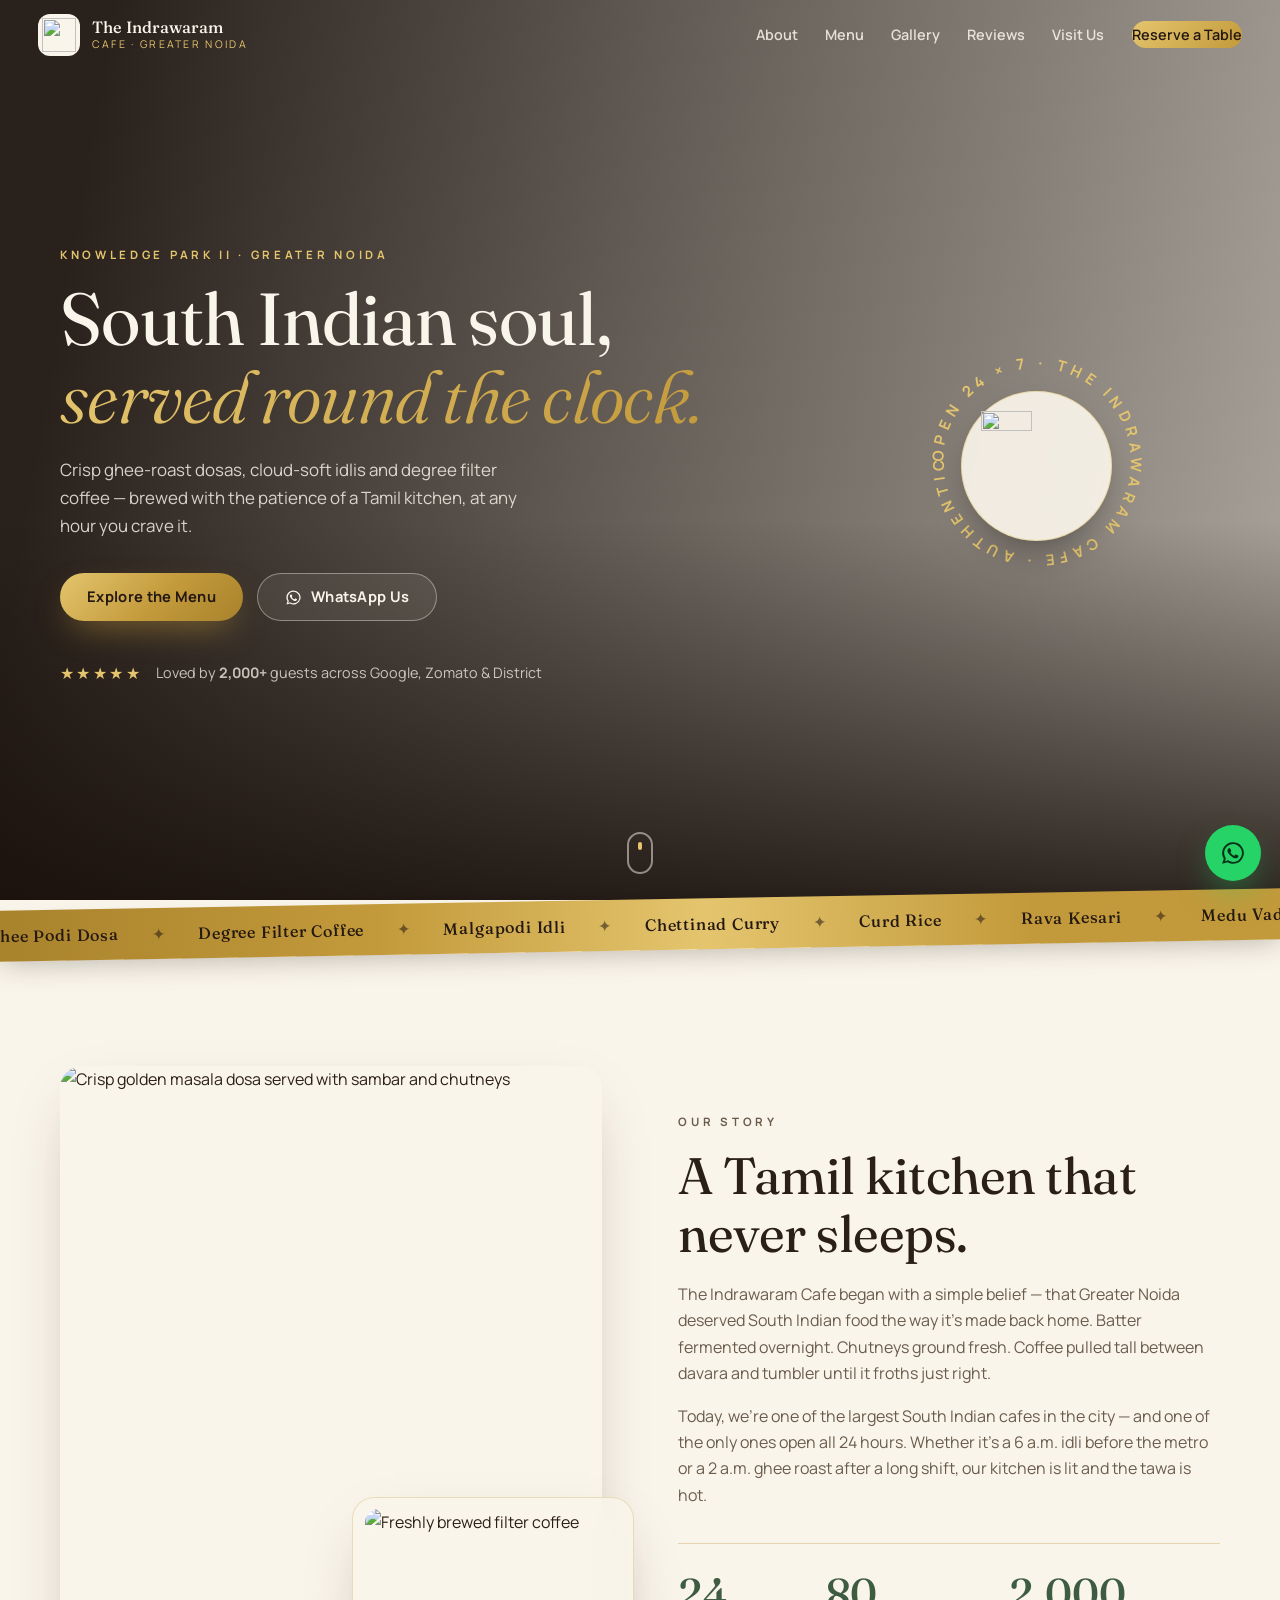
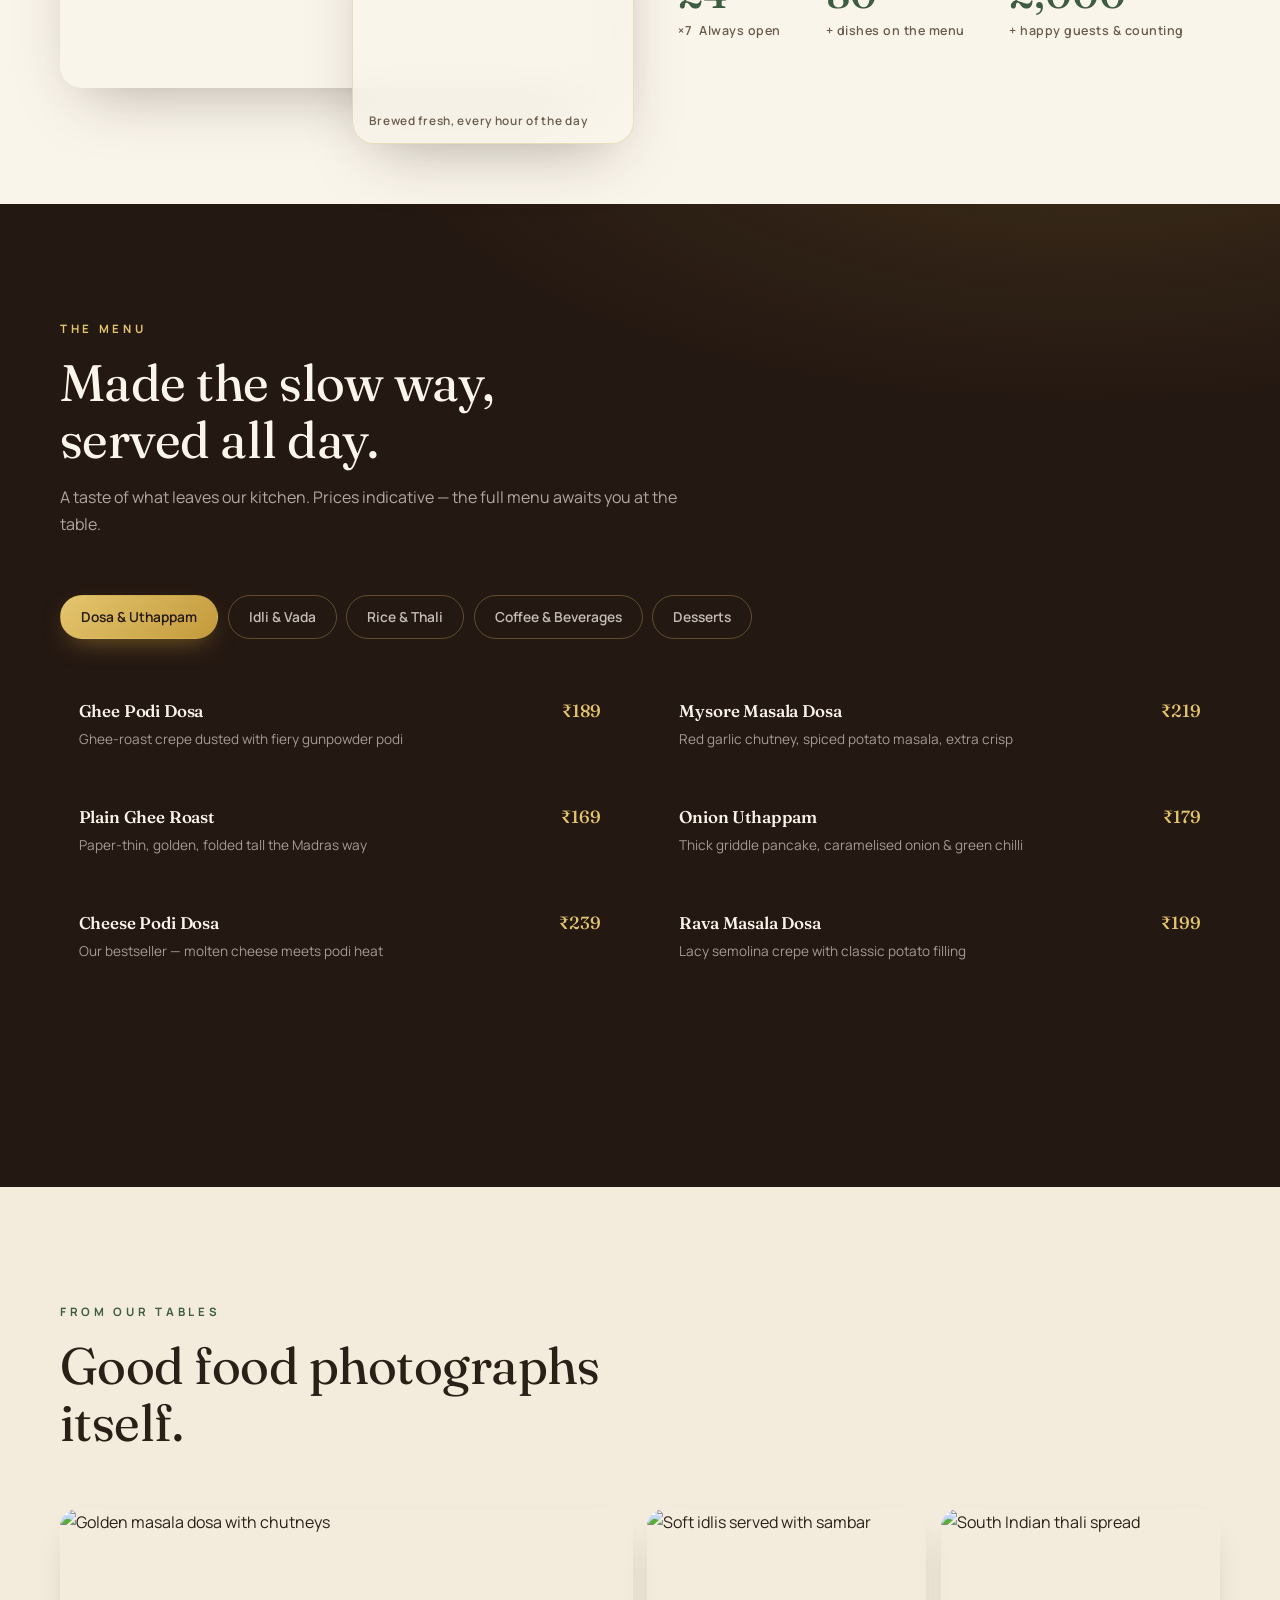
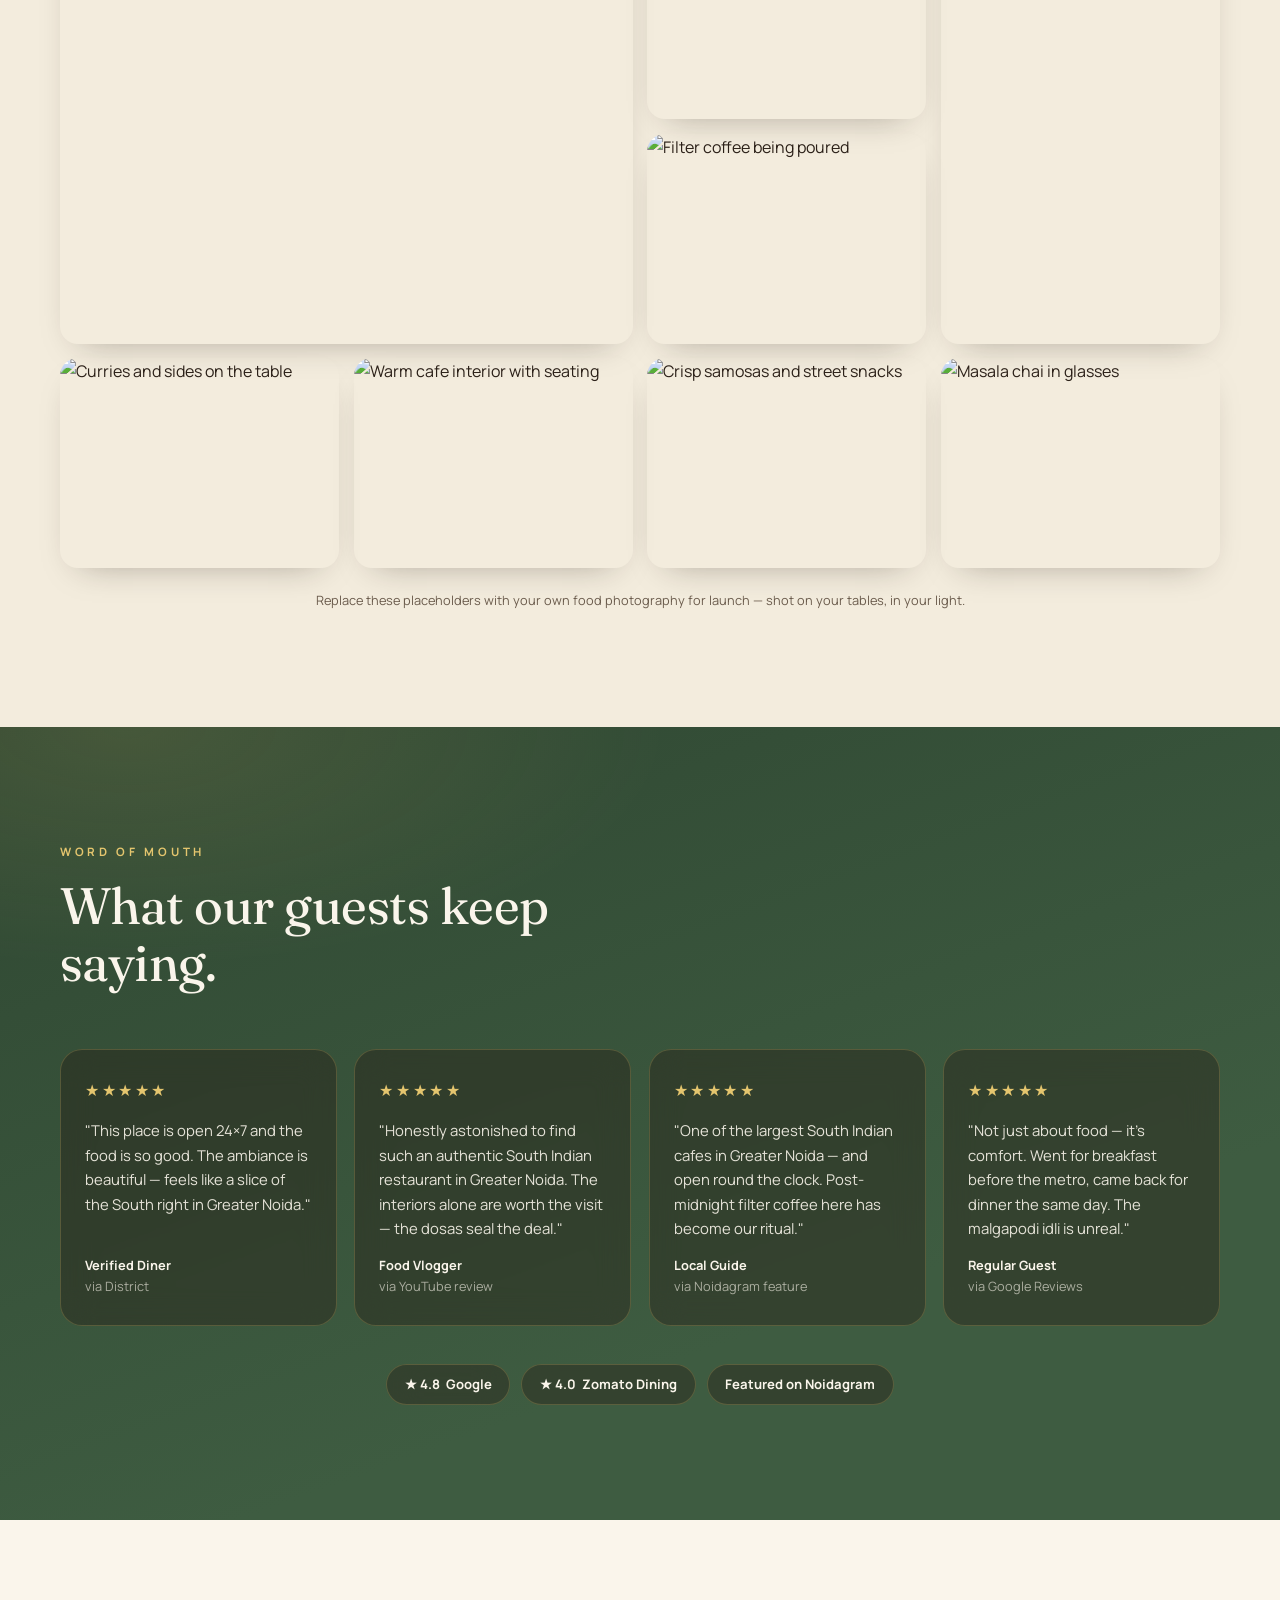
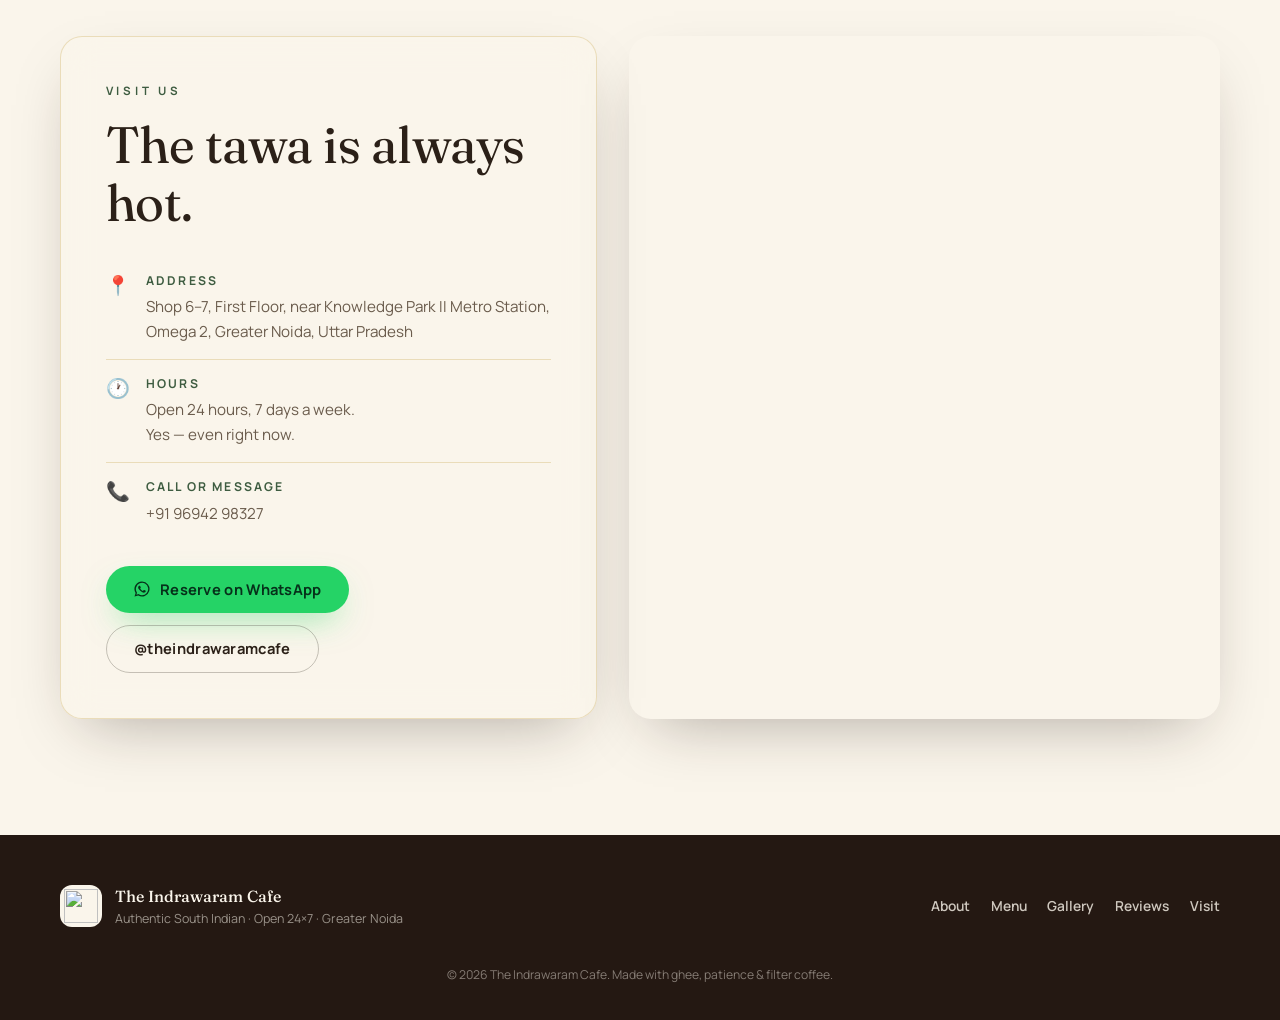
==== commit 97125e67: "Add files via upload" ====
--- a/index.html
+++ b/index.html
@@ -12,7 +12,7 @@
   <link rel="preconnect" href="https://fonts.gstatic.com" crossorigin />
   <link href="https://fonts.googleapis.com/css2?family=Fraunces:opsz,wght@9..144,340;9..144,420;9..144,560&family=Manrope:wght@400;500;600;700&display=swap" rel="stylesheet" />
   <link rel="stylesheet" href="styles.css" />
-  <link rel="icon" href="data:image/svg+xml,<svg xmlns='http://www.w3.org/2000/svg' viewBox='0 0 100 100'><text y='.9em' font-size='90'>☕</text></svg>" />
+  <link rel="icon" type="image/png" href="assets/favicon.png" />
 </head>
 <body>
 
@@ -20,7 +20,7 @@
   <header class="nav" id="nav">
     <div class="nav__inner">
       <a href="#top" class="nav__brand" aria-label="The Indrawaram Cafe — home">
-        <span class="nav__brand-mark">TI</span>
+        <span class="nav__brand-mark nav__brand-mark--logo"><img src="assets/logo.png" alt="" width="42" height="42" /></span>
         <span class="nav__brand-text">
           <strong>The Indrawaram</strong>
           <em>Cafe · Greater Noida</em>
@@ -76,15 +76,7 @@
             </text>
           </svg>
           <div class="seal__core">
-            <svg viewBox="0 0 64 64" class="seal__tumbler">
-              <g class="steam">
-                <path d="M26 14c-2-3 2-5 0-8" fill="none" stroke="currentColor" stroke-width="2" stroke-linecap="round"/>
-                <path d="M32 13c-2-3 2-5 0-8" fill="none" stroke="currentColor" stroke-width="2" stroke-linecap="round"/>
-                <path d="M38 14c-2-3 2-5 0-8" fill="none" stroke="currentColor" stroke-width="2" stroke-linecap="round"/>
-              </g>
-              <path d="M20 20h24l-2.5 18a6 6 0 0 1-6 5h-7a6 6 0 0 1-6-5L20 20Z" fill="currentColor" opacity=".92"/>
-              <path d="M14 48h36l-3 8a4 4 0 0 1-3.8 3H20.8A4 4 0 0 1 17 56l-3-8Z" fill="currentColor"/>
-            </svg>
+            <img class="seal__logo" src="assets/logo.png" alt="" width="110" height="110" />
           </div>
         </div>
       </div>
@@ -205,12 +197,12 @@
           <h2 class="reveal">Good food photographs itself.</h2>
         </div>
         <div class="gallery__grid">
-          <figure class="gallery__item reveal"><img src="https://images.unsplash.com/photo-1630383249896-424e482df921?auto=format&fit=crop&w=800&q=70" alt="Golden masala dosa with chutneys" loading="lazy" /><figcaption>Ghee roast, folded tall</figcaption></figure>
+          <figure class="gallery__item gallery__item--big reveal"><img src="https://images.unsplash.com/photo-1630383249896-424e482df921?auto=format&fit=crop&w=1200&q=70" alt="Golden masala dosa with chutneys" loading="lazy" /><figcaption>Ghee roast, folded tall</figcaption></figure>
           <figure class="gallery__item reveal"><img src="https://images.unsplash.com/photo-1589301760014-d929f3979dbc?auto=format&fit=crop&w=800&q=70" alt="Soft idlis served with sambar" loading="lazy" /><figcaption>Idlis, soft as clouds</figcaption></figure>
           <figure class="gallery__item gallery__item--tall reveal"><img src="https://images.unsplash.com/photo-1546833999-b9f581a1996d?auto=format&fit=crop&w=800&q=70" alt="South Indian thali spread" loading="lazy" /><figcaption>The full thali spread</figcaption></figure>
           <figure class="gallery__item reveal"><img src="https://images.unsplash.com/photo-1495474472287-4d71bcdd2085?auto=format&fit=crop&w=800&q=70" alt="Filter coffee being poured" loading="lazy" /><figcaption>Degree coffee, pulled tall</figcaption></figure>
           <figure class="gallery__item reveal"><img src="https://images.unsplash.com/photo-1567337710282-00832b415979?auto=format&fit=crop&w=800&q=70" alt="Curries and sides on the table" loading="lazy" /><figcaption>Chettinad on the stove</figcaption></figure>
-          <figure class="gallery__item gallery__item--wide reveal"><img src="https://images.unsplash.com/photo-1554118811-1e0d58224f24?auto=format&fit=crop&w=1200&q=70" alt="Warm cafe interior with seating" loading="lazy" /><figcaption>Pull up a chair — we're open</figcaption></figure>
+          <figure class="gallery__item reveal"><img src="https://images.unsplash.com/photo-1554118811-1e0d58224f24?auto=format&fit=crop&w=800&q=70" alt="Warm cafe interior with seating" loading="lazy" /><figcaption>Pull up a chair — we're open</figcaption></figure>
           <figure class="gallery__item reveal"><img src="https://images.unsplash.com/photo-1601050690597-df0568f70950?auto=format&fit=crop&w=800&q=70" alt="Crisp samosas and street snacks" loading="lazy" /><figcaption>Evening chaat hour</figcaption></figure>
           <figure class="gallery__item reveal"><img src="https://images.unsplash.com/photo-1571934811356-5cc061b6821f?auto=format&fit=crop&w=800&q=70" alt="Masala chai in glasses" loading="lazy" /><figcaption>Chai for the night owls</figcaption></figure>
         </div>
@@ -300,7 +292,7 @@
         <div class="visit__map reveal">
           <iframe
             title="Map — The Indrawaram Cafe, Knowledge Park II, Greater Noida"
-            src="https://www.google.com/maps?q=The+Indrawaram+Cafe,+Knowledge+Park+II,+Greater+Noida&output=embed"
+            src="https://www.google.com/maps?q=The%20Indrawaram%20Cafe%2C%20Shop%206-7%2C%20First%20Floor%2C%20Omega%202%2C%20Knowledge%20Park%20II%2C%20Greater%20Noida%2C%20Uttar%20Pradesh&output=embed"
             loading="lazy"
             referrerpolicy="no-referrer-when-downgrade"
             allowfullscreen></iframe>
@@ -314,7 +306,7 @@
   <footer class="footer">
     <div class="container footer__inner">
       <div class="footer__brand">
-        <span class="nav__brand-mark">TI</span>
+        <span class="nav__brand-mark nav__brand-mark--logo"><img src="assets/logo.png" alt="" width="42" height="42" /></span>
         <div>
           <strong>The Indrawaram Cafe</strong>
           <p>Authentic South Indian · Open 24×7 · Greater Noida</p>
--- a/styles.css
+++ b/styles.css
@@ -90,7 +90,10 @@
 .btn {
   display: inline-flex;
   align-items: center;
+  justify-content: center;
   gap: 0.55rem;
+  white-space: nowrap;
+  line-height: 1.2;
   padding: 0.9rem 1.7rem;
   border-radius: 999px;
   font-weight: 700;
@@ -165,6 +168,21 @@
   letter-spacing: 0.02em;
   flex-shrink: 0;
 }
+.nav__brand-mark--logo {
+  background: var(--cream);
+  padding: 4px;
+}
+.nav__brand-mark--logo img {
+  width: 100%;
+  height: 100%;
+  object-fit: contain;
+}
+.nav__logo {
+  width: 42px; height: 42px;
+  border-radius: 12px;
+  object-fit: cover;
+  flex-shrink: 0;
+}
 .nav__brand-text { display: flex; flex-direction: column; line-height: 1.2; }
 .nav__brand-text strong { font-family: var(--font-display); font-weight: 480; font-size: 1.02rem; }
 .nav__brand-text em { font-style: normal; font-size: 0.66rem; letter-spacing: 0.22em; text-transform: uppercase; color: var(--brass-lt); }
@@ -189,10 +207,13 @@
 }
 .nav__links a:not(.nav__cta):hover::after { transform: scaleX(1); transform-origin: left; }
 .nav__cta {
+  display: inline-block;
   background: linear-gradient(135deg, var(--brass-lt), var(--brass));
   color: var(--espresso) !important;
-  padding: 0.6rem 1.3rem;
+  padding: 0.7rem 1.6rem;
   border-radius: 999px;
+  white-space: nowrap;
+  line-height: 1.2;
   transition: transform 0.3s var(--ease), box-shadow 0.3s;
 }
 .nav__cta:hover { transform: translateY(-2px); box-shadow: 0 12px 26px -10px rgba(195, 154, 59, 0.7); }
@@ -296,20 +317,22 @@
 .seal__core::before {
   content: "";
   position: absolute;
-  width: 58%; aspect-ratio: 1;
+  width: 62%; aspect-ratio: 1;
   border-radius: 50%;
-  border: 1px solid rgba(228, 197, 110, 0.4);
-  background: rgba(36, 24, 18, 0.4);
+  border: 1px solid rgba(228, 197, 110, 0.5);
+  background: rgba(250, 245, 235, 0.92);
   backdrop-filter: blur(10px);
-}
-.seal__tumbler { position: relative; width: 64px; color: var(--brass-lt); }
-.steam path { animation: steam 2.6s ease-in-out infinite; opacity: 0; }
-.steam path:nth-child(2) { animation-delay: 0.5s; }
-.steam path:nth-child(3) { animation-delay: 1s; }
-@keyframes steam {
-  0% { opacity: 0; transform: translateY(3px); }
-  40% { opacity: 0.9; }
-  100% { opacity: 0; transform: translateY(-4px); }
+  box-shadow: 0 18px 44px -18px rgba(0, 0, 0, 0.55);
+}
+.seal__logo {
+  position: relative;
+  width: 46%;
+  height: auto;
+  animation: sealFloat 4.5s ease-in-out infinite;
+}
+@keyframes sealFloat {
+  0%, 100% { transform: translateY(0); }
+  50% { transform: translateY(-6px); }
 }
 
 .hero__scroll {
@@ -488,6 +511,7 @@
   display: grid;
   grid-template-columns: repeat(4, minmax(0, 1fr));
   grid-auto-rows: 210px;
+  grid-auto-flow: dense;
   gap: 0.9rem;
 }
 .gallery__item {
@@ -497,7 +521,7 @@
   box-shadow: 0 14px 34px -20px rgba(36, 24, 18, 0.4);
 }
 .gallery__item--tall { grid-row: span 2; }
-.gallery__item--wide { grid-column: span 2; }
+.gallery__item--big { grid-column: span 2; grid-row: span 2; }
 .gallery__item img {
   width: 100%; height: 100%;
   object-fit: cover;
@@ -677,12 +701,13 @@
   }
   .nav__links.is-open { opacity: 1; pointer-events: auto; }
   .nav__links a { font-size: 1.3rem; }
+  .nav__links .nav__cta { font-size: 1.05rem; padding: 0.9rem 2rem; }
   .nav__burger { display: flex; position: relative; z-index: 110; }
   .nav__brand { position: relative; z-index: 110; }
   .nav__brand-text em { display: none; }
 
   .hero__actions .btn { width: 100%; justify-content: center; }
-  .gallery__item--wide { grid-column: span 2; }
+  .gallery__item--big { grid-column: span 2; }
   .visit__actions .btn { width: 100%; justify-content: center; }
   .footer__inner { flex-direction: column; text-align: center; }
 }
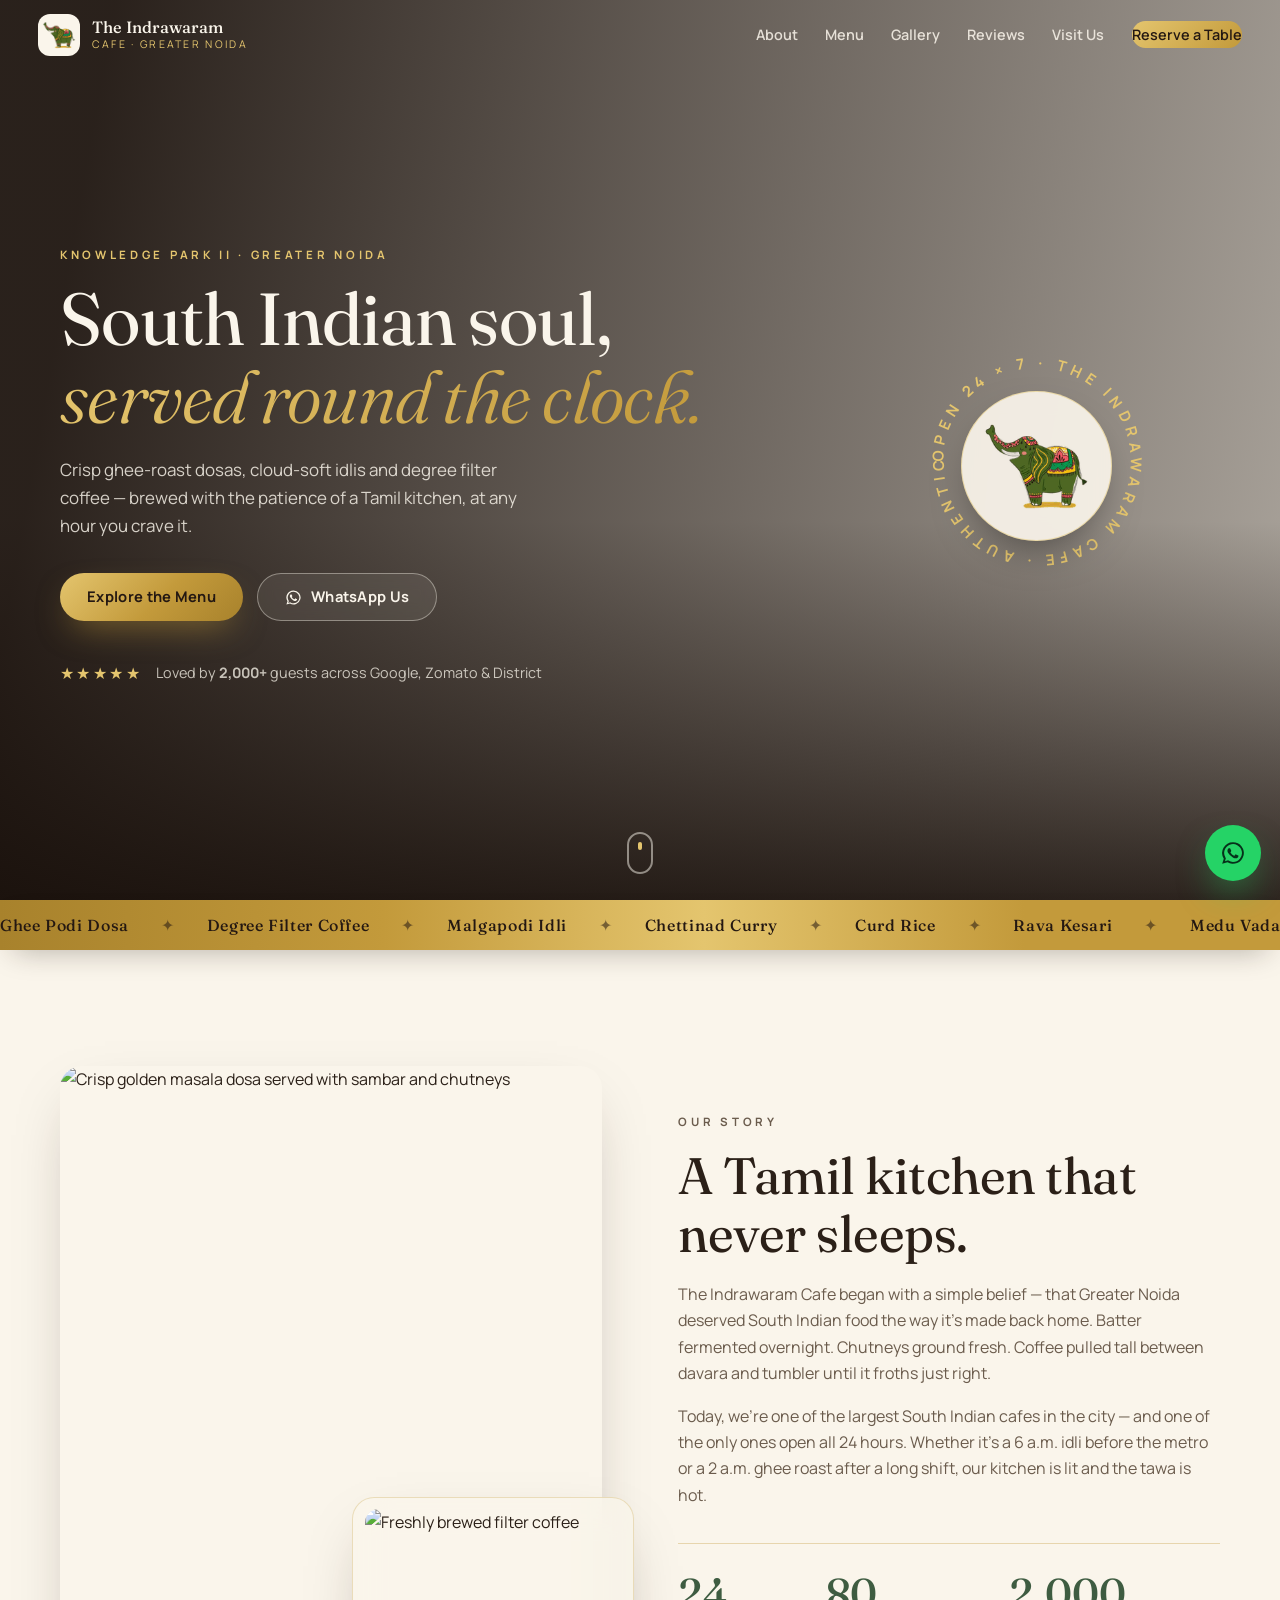
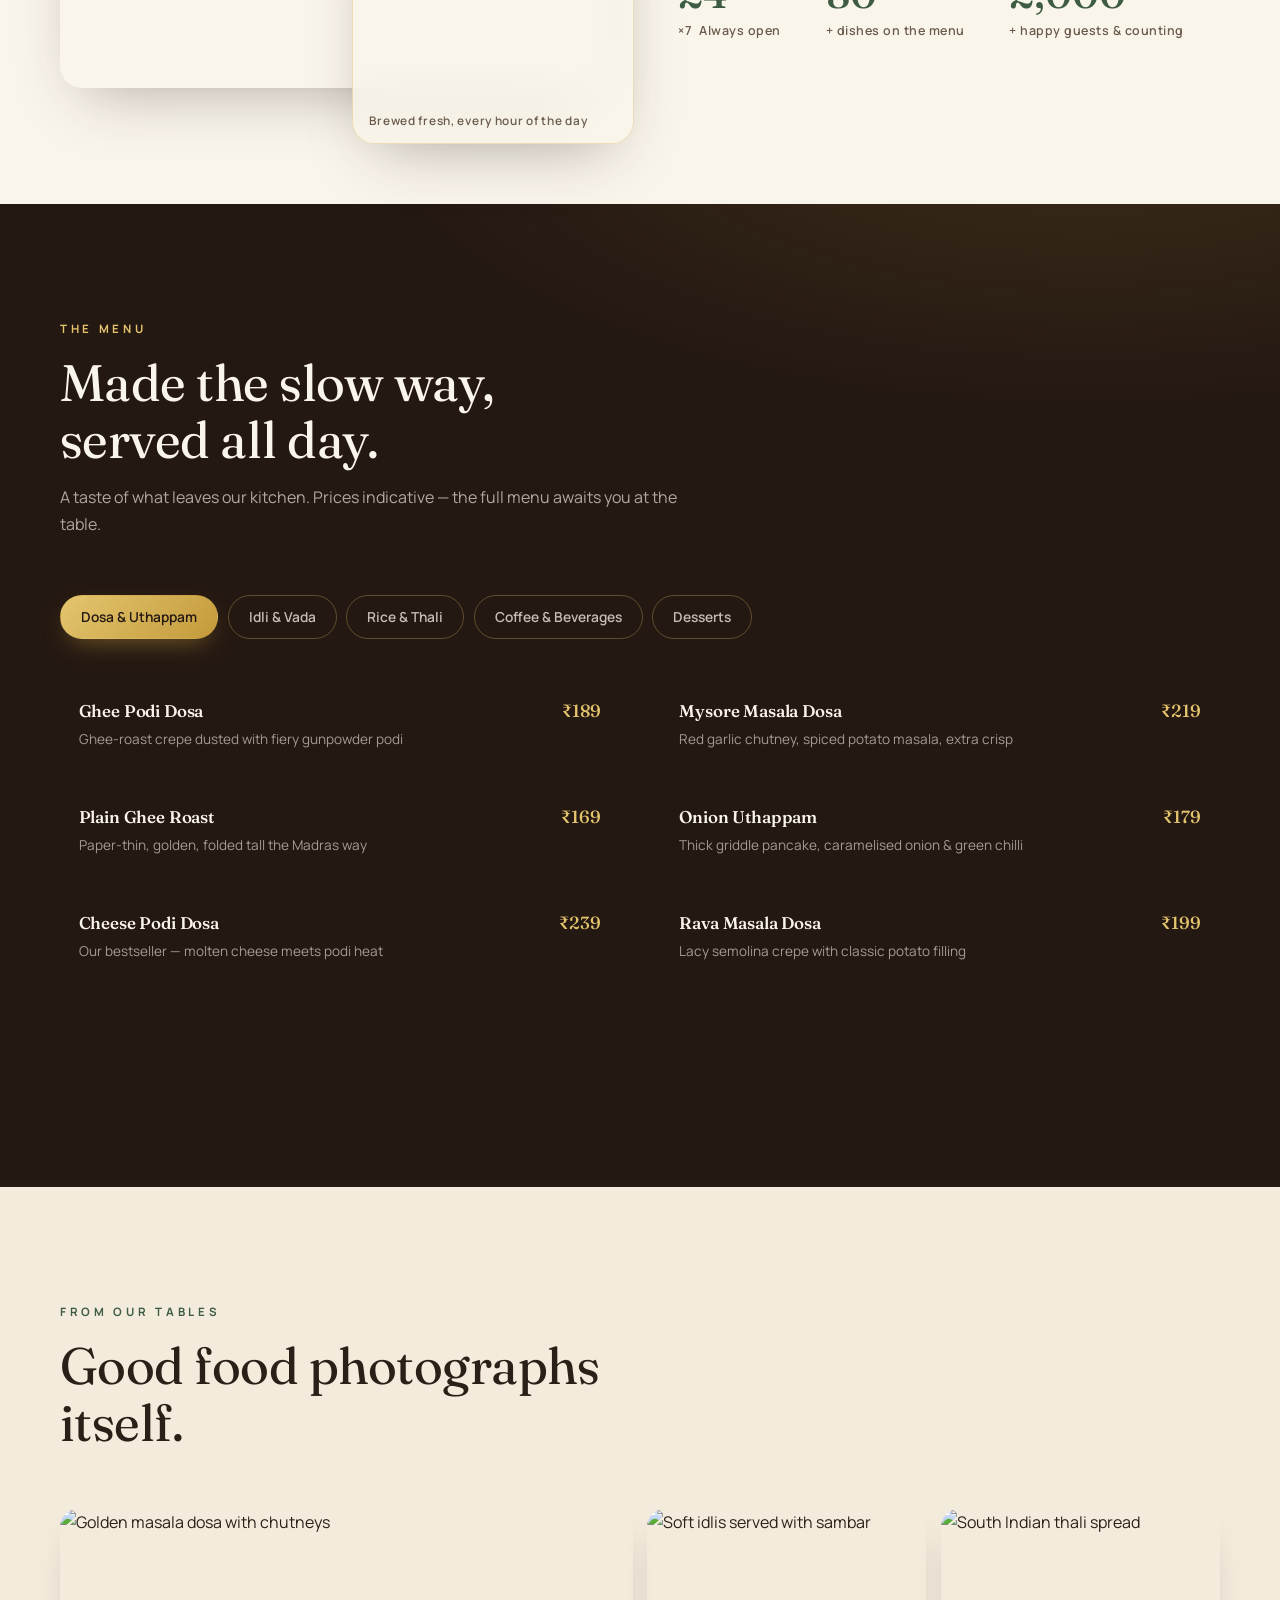
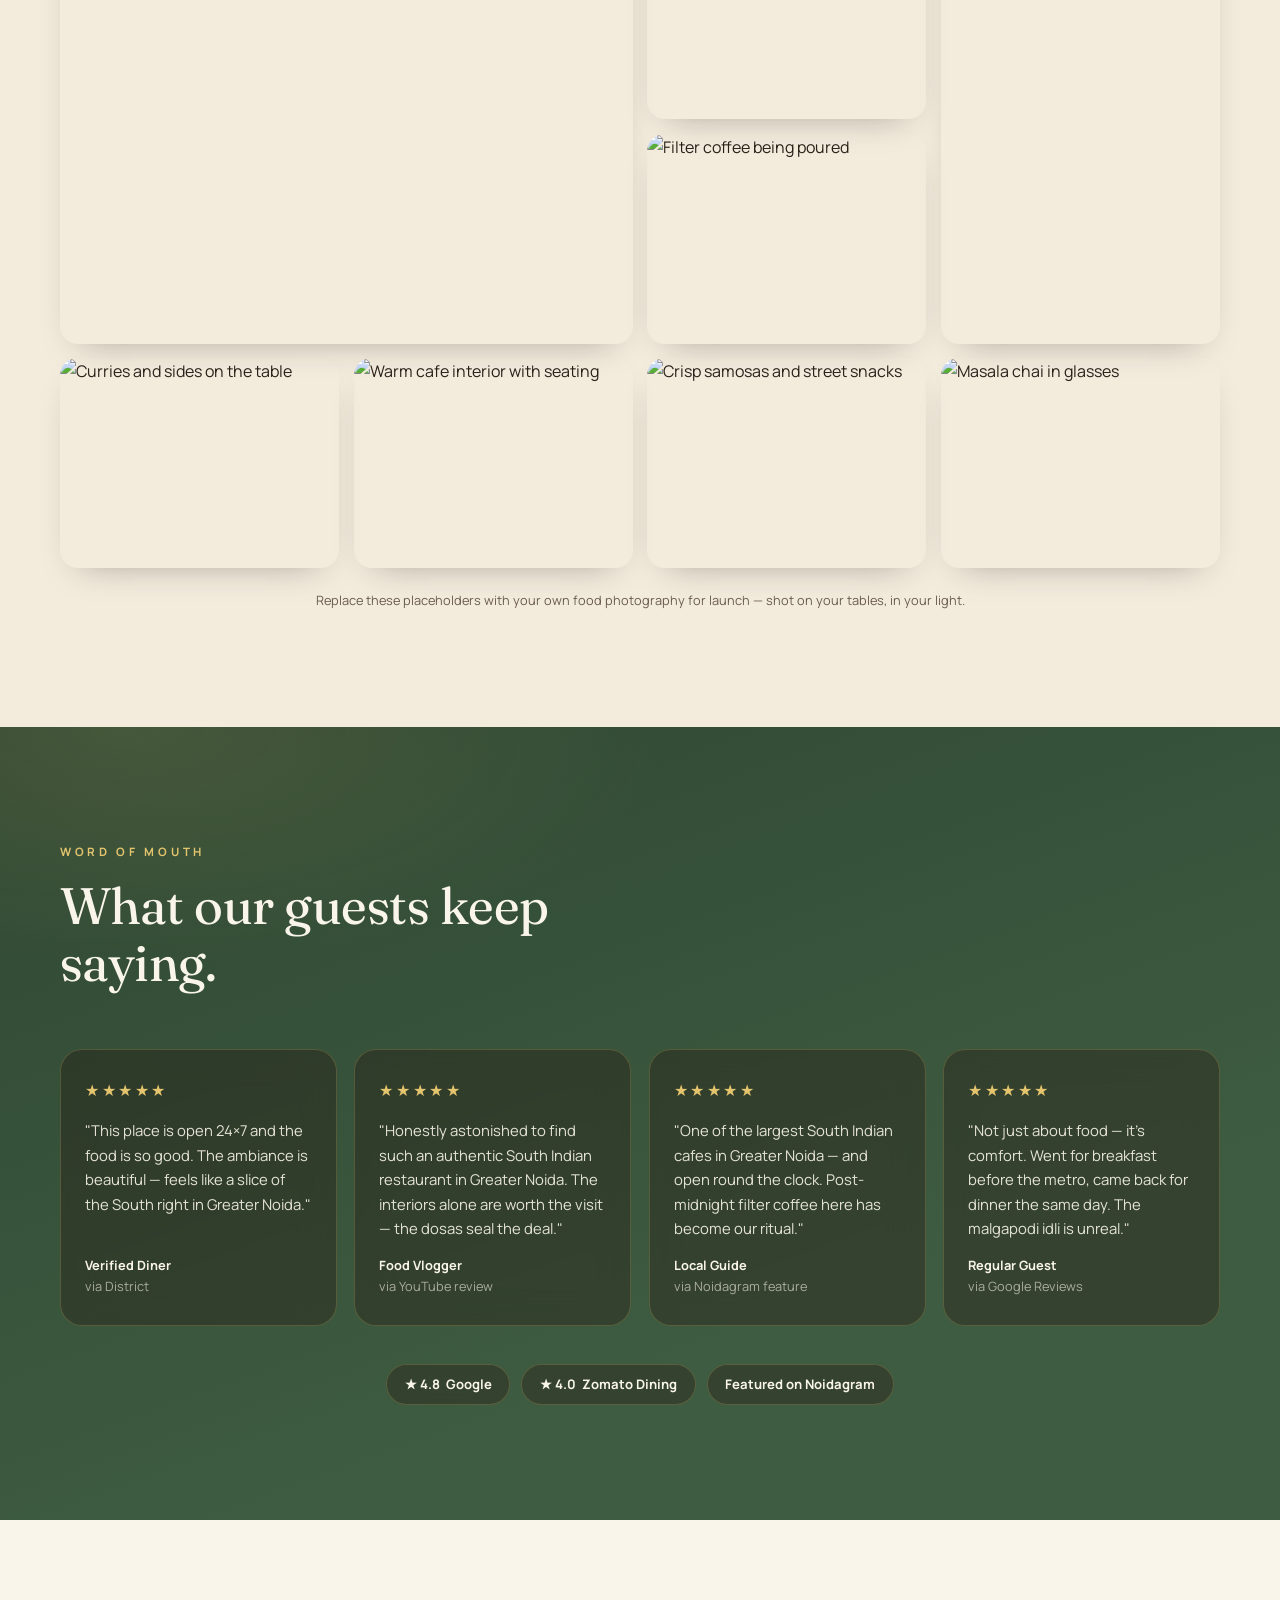
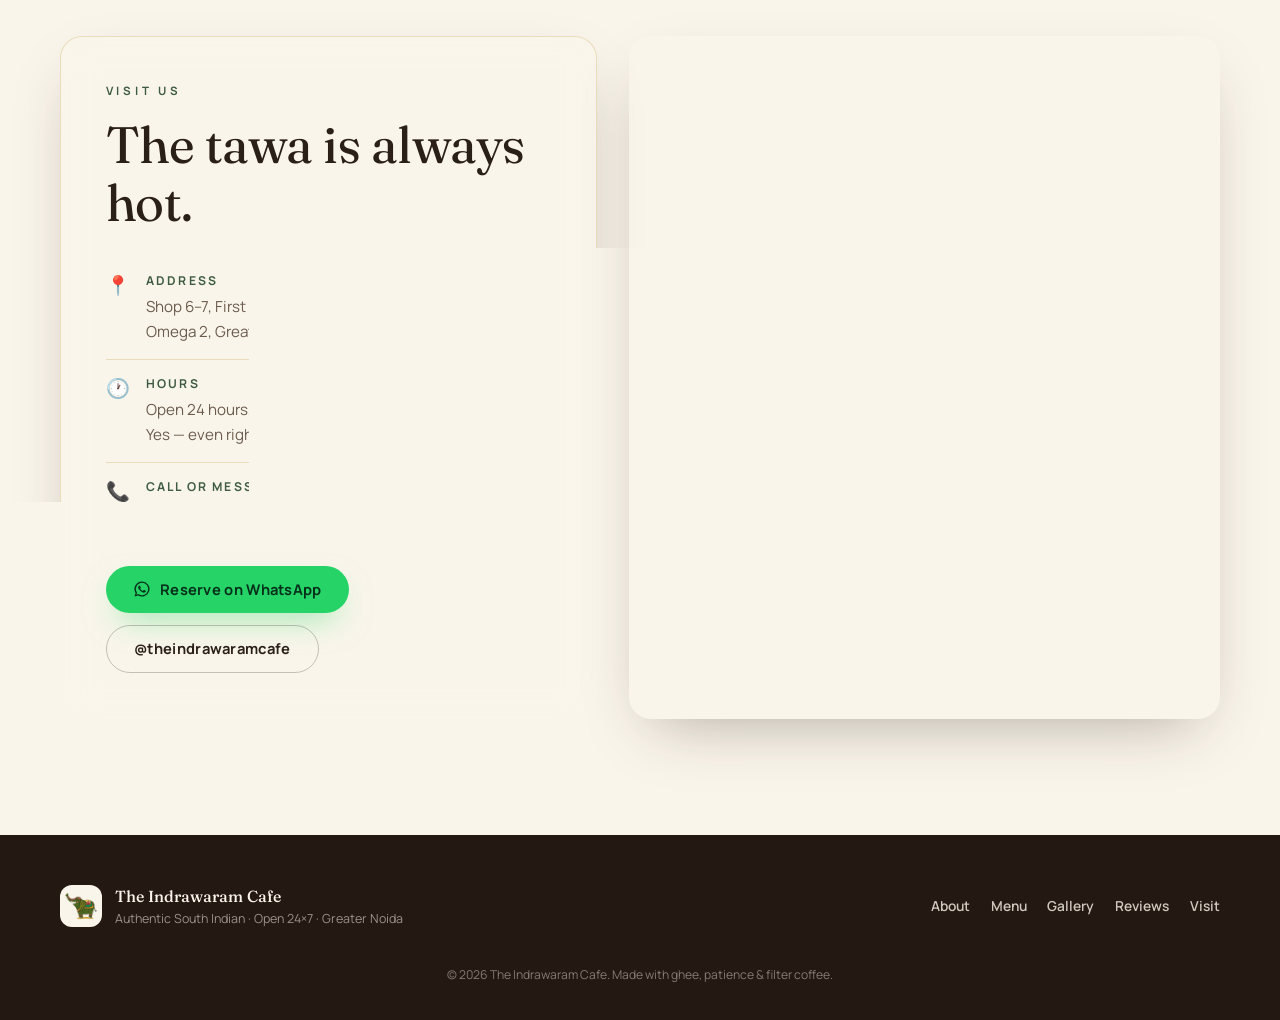
==== commit 150cfa4f: "Add files via upload" ====
--- a/index.html
+++ b/index.html
@@ -12,15 +12,24 @@
   <link rel="preconnect" href="https://fonts.gstatic.com" crossorigin />
   <link href="https://fonts.googleapis.com/css2?family=Fraunces:opsz,wght@9..144,340;9..144,420;9..144,560&family=Manrope:wght@400;500;600;700&display=swap" rel="stylesheet" />
   <link rel="stylesheet" href="styles.css" />
-  <link rel="icon" type="image/png" href="assets/favicon.png" />
+  <link rel="icon" type="image/png" href="[data-uri]" />
 </head>
 <body>
+
+  <!-- Brand logo defined once, reused via <use> — no external asset needed -->
+  <svg width="0" height="0" style="position:absolute" aria-hidden="true">
+    <defs>
+      <symbol id="brandLogo" viewBox="0 0 160 160">
+        <image href="[data-uri]" width="160" height="160" />
+      </symbol>
+    </defs>
+  </svg>
 
   <!-- ============ NAV ============ -->
   <header class="nav" id="nav">
     <div class="nav__inner">
       <a href="#top" class="nav__brand" aria-label="The Indrawaram Cafe — home">
-        <span class="nav__brand-mark nav__brand-mark--logo"><img src="assets/logo.png" alt="" width="42" height="42" /></span>
+        <span class="nav__brand-mark nav__brand-mark--logo"><svg class="brand-logo" aria-hidden="true"><use href="#brandLogo"/></svg></span>
         <span class="nav__brand-text">
           <strong>The Indrawaram</strong>
           <em>Cafe · Greater Noida</em>
@@ -76,7 +85,7 @@
             </text>
           </svg>
           <div class="seal__core">
-            <img class="seal__logo" src="assets/logo.png" alt="" width="110" height="110" />
+            <svg class="seal__logo" aria-hidden="true"><use href="#brandLogo"/></svg>
           </div>
         </div>
       </div>
@@ -306,7 +315,7 @@
   <footer class="footer">
     <div class="container footer__inner">
       <div class="footer__brand">
-        <span class="nav__brand-mark nav__brand-mark--logo"><img src="assets/logo.png" alt="" width="42" height="42" /></span>
+        <span class="nav__brand-mark nav__brand-mark--logo"><svg class="brand-logo" aria-hidden="true"><use href="#brandLogo"/></svg></span>
         <div>
           <strong>The Indrawaram Cafe</strong>
           <p>Authentic South Indian · Open 24×7 · Greater Noida</p>
--- a/styles.css
+++ b/styles.css
@@ -172,10 +172,10 @@
   background: var(--cream);
   padding: 4px;
 }
-.nav__brand-mark--logo img {
+.nav__brand-mark--logo .brand-logo {
   width: 100%;
   height: 100%;
-  object-fit: contain;
+  display: block;
 }
 .nav__logo {
   width: 42px; height: 42px;
@@ -327,7 +327,7 @@
 .seal__logo {
   position: relative;
   width: 46%;
-  height: auto;
+  aspect-ratio: 1;
   animation: sealFloat 4.5s ease-in-out infinite;
 }
 @keyframes sealFloat {
@@ -364,7 +364,6 @@
   color: var(--espresso);
   overflow: hidden;
   padding: 0.75rem 0;
-  transform: rotate(-1deg) scale(1.02);
   box-shadow: 0 12px 30px -14px rgba(36, 24, 18, 0.4);
   position: relative;
   z-index: 2;
